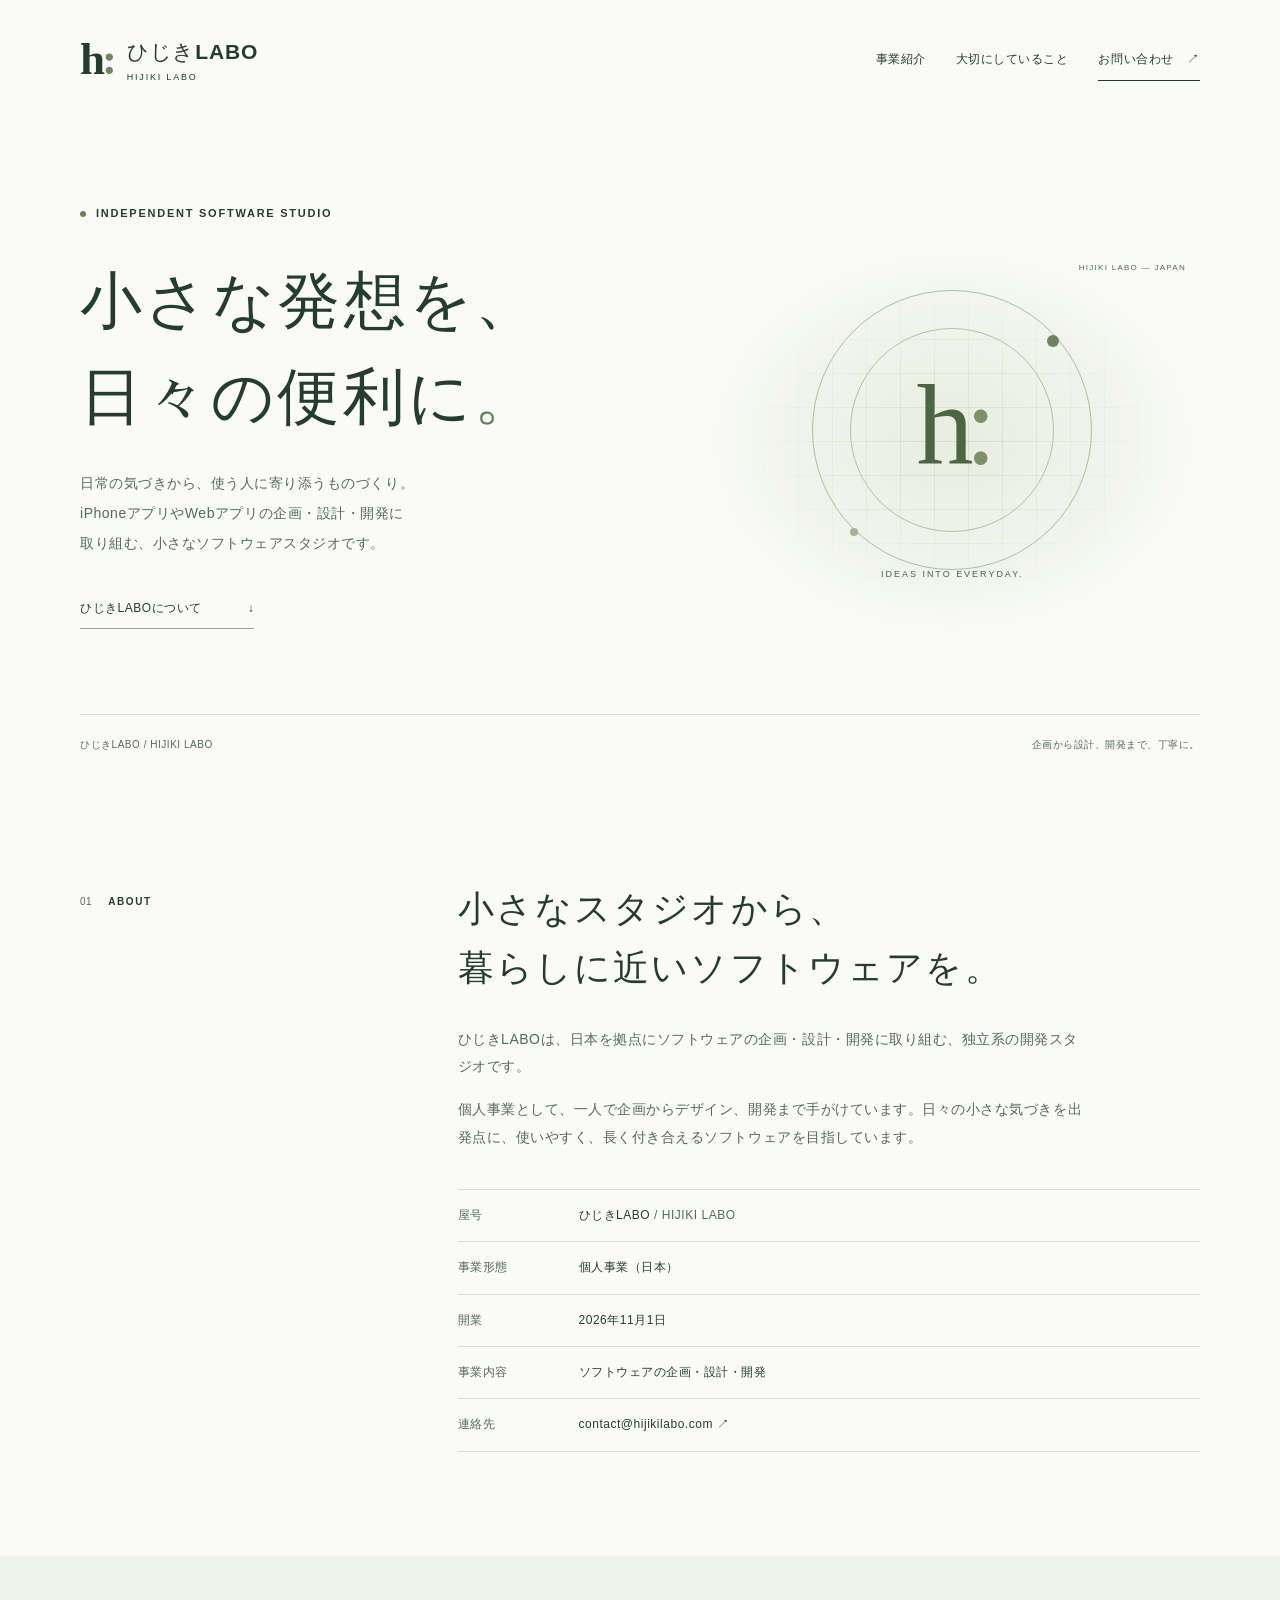
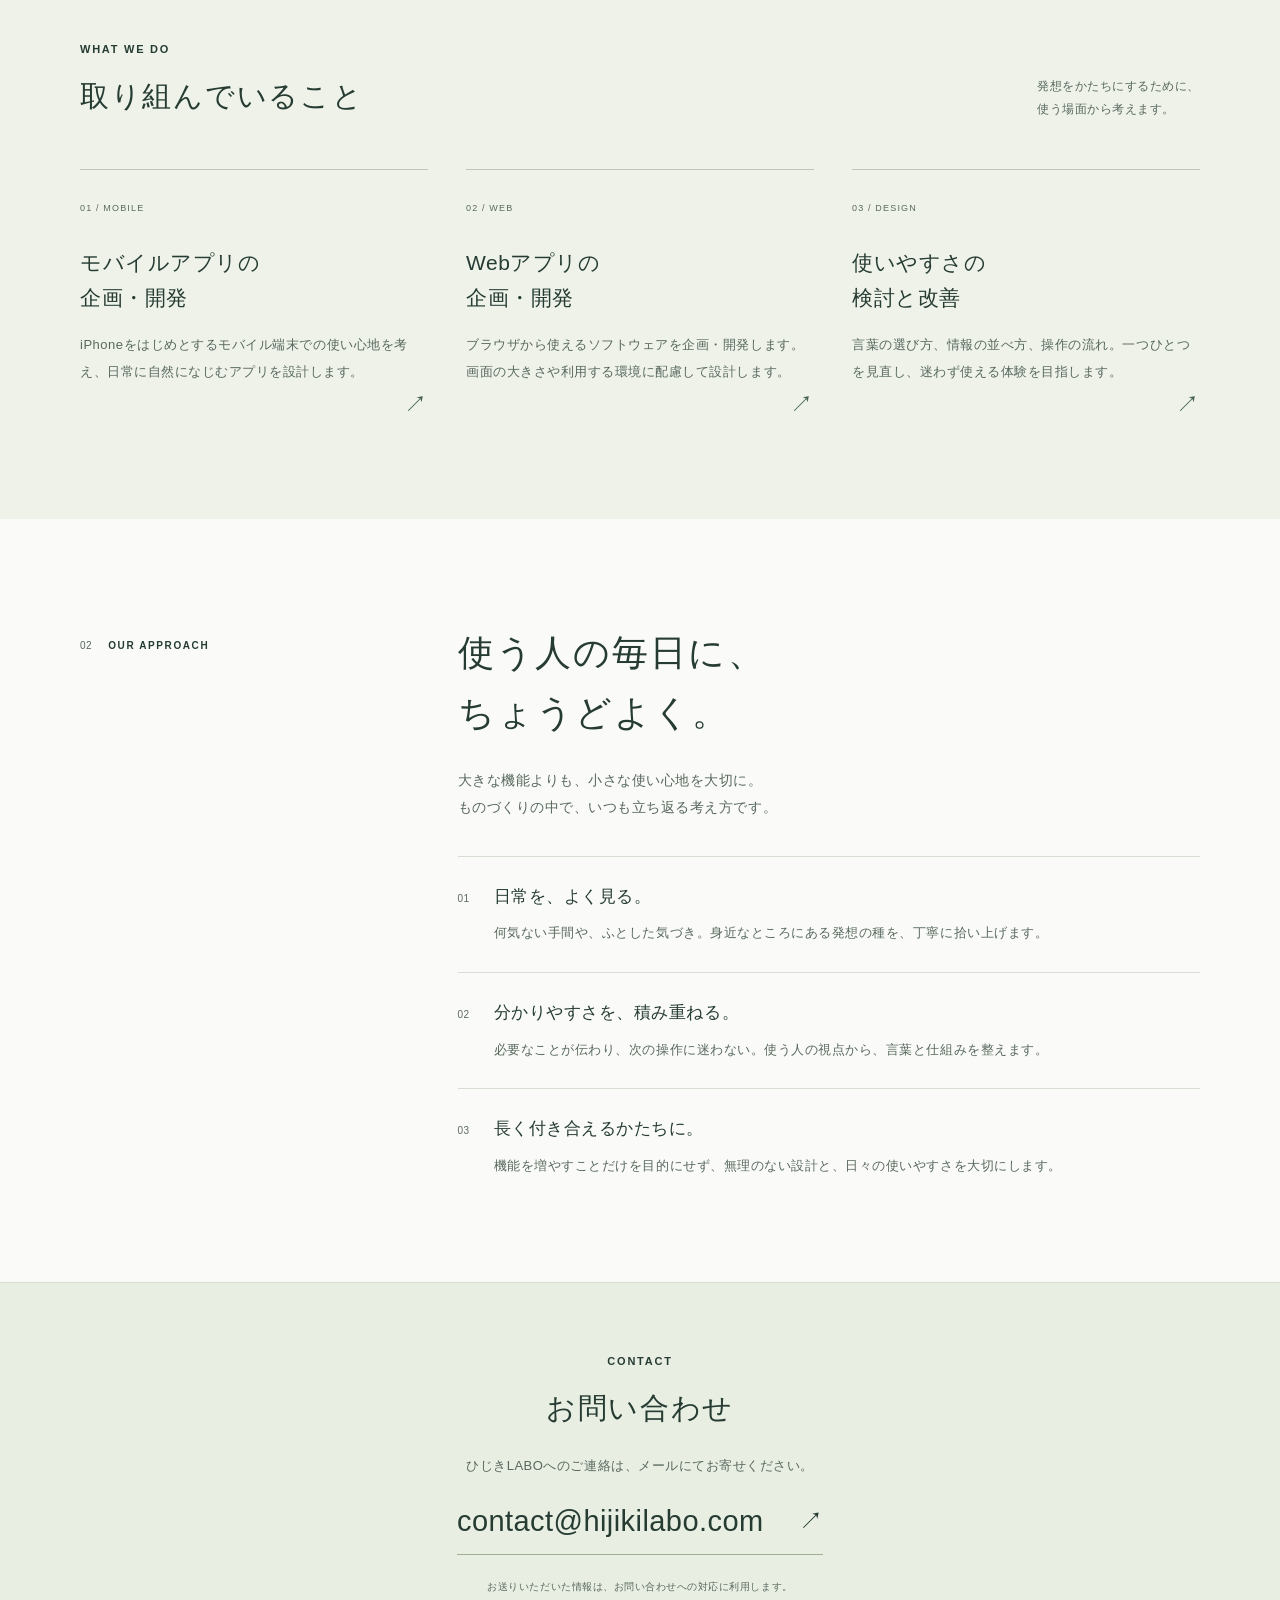
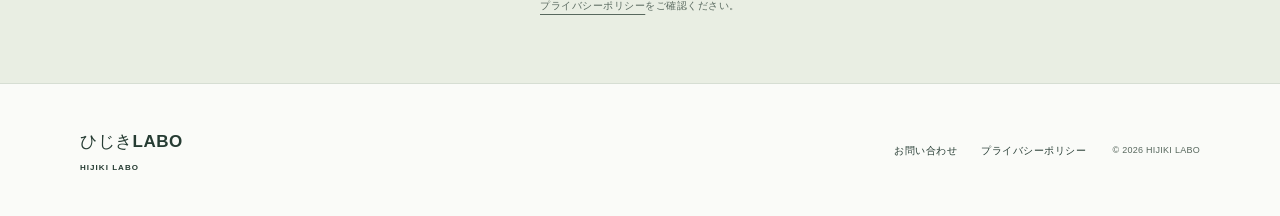
==== index.html @ 4cdedfa7 "Add official HIJIKI LABO website and manual Pages publishing" ====
<!doctype html>
<html lang="ja">
  <head>
    <meta charset="utf-8" />
    <meta name="viewport" content="width=device-width, initial-scale=1" />
    <meta name="color-scheme" content="light" />
    <title>ひじきLABO / HIJIKI LABO — 小さな発想を、日々の便利に。</title>
    <meta
      name="description"
      content="ひじきLABOは、日本の小さな独立系ソフトウェアスタジオです。個人事業として、iPhoneアプリやWebアプリの企画・設計・開発に取り組んでいます。"
    />
    <link rel="canonical" href="https://hijikilabo.com/" />
    <meta property="og:type" content="website" />
    <meta property="og:locale" content="ja_JP" />
    <meta property="og:site_name" content="ひじきLABO / HIJIKI LABO" />
    <meta
      property="og:title"
      content="ひじきLABO — 小さな発想を、日々の便利に。"
    />
    <meta
      property="og:description"
      content="iPhoneアプリやWebアプリの企画・設計・開発に取り組む、小さな独立系ソフトウェアスタジオ。"
    />
    <meta property="og:url" content="https://hijikilabo.com/" />
    <meta property="og:image" content="https://hijikilabo.com/assets/og.png" />
    <meta property="og:image:width" content="1200" />
    <meta property="og:image:height" content="630" />
    <meta
      property="og:image:alt"
      content="ひじきLABO / HIJIKI LABO — 小さな発想を、日々の便利に。"
    />
    <meta name="twitter:card" content="summary_large_image" />
    <link rel="icon" href="favicon.svg" type="image/svg+xml" />
    <link rel="stylesheet" href="assets/css/style.css" />
  </head>
  <body>
    <a class="skip-link" href="#main">本文へスキップ</a>
    <header class="site-header wrap">
      <a class="brand" href="./" aria-label="ひじきLABO トップページ"
        ><span class="brand-symbol" aria-hidden="true">h<span>:</span></span
        ><span>ひじきLABO<small>HIJIKI LABO</small></span></a
      >
      <nav aria-label="メインナビゲーション">
        <a href="#about">事業紹介</a><a href="#approach">大切にしていること</a
        ><a href="#contact">お問い合わせ <span aria-hidden="true">↗</span></a>
      </nav>
    </header>
    <main id="main" tabindex="-1">
      <section class="hero wrap" aria-labelledby="hero-title">
        <div class="hero-copy">
          <p class="eyebrow">
            <span class="status-dot" aria-hidden="true"></span> INDEPENDENT
            SOFTWARE STUDIO
          </p>
          <h1 id="hero-title">
            小さな発想を、<br />日々の便利に<span class="period">。</span>
          </h1>
          <p class="hero-description">
            日常の気づきから、使う人に寄り添うものづくり。<br
              class="desktop-break"
            />iPhoneアプリやWebアプリの企画・設計・開発に<br
              class="desktop-break"
            />取り組む、小さなソフトウェアスタジオです。
          </p>
          <a class="text-link" href="#about"
            >ひじきLABOについて <span aria-hidden="true">↓</span></a
          >
        </div>
        <div class="hero-art" aria-hidden="true">
          <div class="art-grid"></div>
          <div class="orbit orbit-one"></div>
          <div class="orbit orbit-two"></div>
          <div class="art-core">h<span>:</span></div>
          <span class="art-dot dot-one"></span
          ><span class="art-dot dot-two"></span
          ><span class="art-label">IDEAS INTO EVERYDAY.</span
          ><span class="art-index">HIJIKI LABO — JAPAN</span>
        </div>
        <div class="hero-bottom">
          <span>ひじきLABO / HIJIKI LABO</span
          ><span>企画から設計、開発まで、丁寧に。</span>
        </div>
      </section>
      <section
        class="section wrap about"
        id="about"
        aria-labelledby="about-title"
      >
        <div class="section-label">
          <span class="section-number">01</span>
          <p class="eyebrow">ABOUT</p>
        </div>
        <div class="section-body">
          <h2 id="about-title">
            小さなスタジオから、<br />暮らしに近い<br
              class="mobile-break"
            />ソフトウェアを。
          </h2>
          <div class="prose">
            <p>
              ひじきLABOは、日本を拠点にソフトウェアの企画・設計・開発に取り組む、独立系の開発スタジオです。
            </p>
            <p>
              個人事業として、一人で企画からデザイン、開発まで手がけています。日々の小さな気づきを出発点に、使いやすく、長く付き合えるソフトウェアを目指しています。
            </p>
          </div>
          <dl class="business-info">
            <div>
              <dt>屋号</dt>
              <dd>ひじきLABO <span class="muted">/ HIJIKI LABO</span></dd>
            </div>
            <div>
              <dt>事業形態</dt>
              <dd>個人事業（日本）</dd>
            </div>
            <div>
              <dt>開業</dt>
              <dd><time datetime="2026-11-01">2026年11月1日</time></dd>
            </div>
            <div>
              <dt>事業内容</dt>
              <dd>ソフトウェアの企画・設計・開発</dd>
            </div>
            <div>
              <dt>連絡先</dt>
              <dd>
                <a href="mailto:contact@hijikilabo.com"
                  >contact@hijikilabo.com <span aria-hidden="true">↗</span></a
                >
              </dd>
            </div>
          </dl>
        </div>
      </section>
      <section class="activities" aria-labelledby="activities-title">
        <div class="wrap">
          <div class="section-heading">
            <div>
              <p class="eyebrow">WHAT WE DO</p>
              <h2 id="activities-title">取り組んでいること</h2>
            </div>
            <p>発想をかたちにするために、<br />使う場面から考えます。</p>
          </div>
          <div class="activity-list">
            <article>
              <span class="activity-number">01 / MOBILE</span>
              <h3>モバイルアプリの<br />企画・開発</h3>
              <p>
                iPhoneをはじめとするモバイル端末での使い心地を考え、日常に自然になじむアプリを設計します。
              </p>
              <span class="activity-mark" aria-hidden="true">↗</span>
            </article>
            <article>
              <span class="activity-number">02 / WEB</span>
              <h3>Webアプリの<br />企画・開発</h3>
              <p>
                ブラウザから使えるソフトウェアを企画・開発します。画面の大きさや利用する環境に配慮して設計します。
              </p>
              <span class="activity-mark" aria-hidden="true">↗</span>
            </article>
            <article>
              <span class="activity-number">03 / DESIGN</span>
              <h3>使いやすさの<br />検討と改善</h3>
              <p>
                言葉の選び方、情報の並べ方、操作の流れ。一つひとつを見直し、迷わず使える体験を目指します。
              </p>
              <span class="activity-mark" aria-hidden="true">↗</span>
            </article>
          </div>
        </div>
      </section>
      <section
        class="section wrap approach"
        id="approach"
        aria-labelledby="approach-title"
      >
        <div class="section-label">
          <span class="section-number">02</span>
          <p class="eyebrow">OUR APPROACH</p>
        </div>
        <div class="section-body">
          <h2 id="approach-title">使う人の毎日に、<br />ちょうどよく。</h2>
          <p class="section-intro">
            大きな機能よりも、小さな使い心地を大切に。<br />ものづくりの中で、いつも立ち返る考え方です。
          </p>
          <div class="principles">
            <article>
              <span>01</span>
              <div>
                <h3>日常を、よく見る。</h3>
                <p>
                  何気ない手間や、ふとした気づき。身近なところにある発想の種を、丁寧に拾い上げます。
                </p>
              </div>
            </article>
            <article>
              <span>02</span>
              <div>
                <h3>分かりやすさを、積み重ねる。</h3>
                <p>
                  必要なことが伝わり、次の操作に迷わない。使う人の視点から、言葉と仕組みを整えます。
                </p>
              </div>
            </article>
            <article>
              <span>03</span>
              <div>
                <h3>長く付き合えるかたちに。</h3>
                <p>
                  機能を増やすことだけを目的にせず、無理のない設計と、日々の使いやすさを大切にします。
                </p>
              </div>
            </article>
          </div>
        </div>
      </section>
      <section class="contact" id="contact" aria-labelledby="contact-title">
        <div class="wrap contact-inner">
          <p class="eyebrow">CONTACT</p>
          <h2 id="contact-title">お問い合わせ</h2>
          <p>
            ひじきLABOへのご連絡は、<br
              class="mobile-break"
            />メールにてお寄せください。
          </p>
          <a class="email-link" href="mailto:contact@hijikilabo.com"
            >contact@hijikilabo.com <span aria-hidden="true">↗</span></a
          >
          <p class="contact-note">
            お送りいただいた情報は、お問い合わせへの対応に利用します。<br /><a
              href="privacy.html"
              >プライバシーポリシー</a
            >をご確認ください。
          </p>
        </div>
      </section>
    </main>
    <footer class="site-footer wrap">
      <a class="footer-brand" href="./"
        >ひじきLABO <small>HIJIKI LABO</small></a
      >
      <div class="footer-links">
        <a href="mailto:contact@hijikilabo.com">お問い合わせ</a
        ><a href="privacy.html">プライバシーポリシー</a>
      </div>
      <small class="copyright">© 2026 HIJIKI LABO</small>
    </footer>
  </body>
</html>
---- assets/css/style.css ----
:root {
  --paper: #fafbf8;
  --white: #fff;
  --ink: #263c33;
  --muted: #58685e;
  --green: #466451;
  --line: #d6ded3;
  --wash: #eef2e9;
  --max: 1120px;
  font-family:
    -apple-system, BlinkMacSystemFont, "Hiragino Kaku Gothic ProN",
    "Hiragino Sans", "Yu Gothic", Meiryo, sans-serif;
  color: var(--ink);
  background: var(--paper);
  font-synthesis: none;
  text-rendering: optimizeLegibility;
}
* {
  box-sizing: border-box;
}
html {
  scroll-behavior: smooth;
  scroll-padding-top: 28px;
}
body {
  margin: 0;
  font-size: 15px;
  line-height: 1.95;
  letter-spacing: 0.035em;
}
a {
  color: inherit;
  text-underline-offset: 5px;
}
a:hover {
  color: #345840;
}
a:focus-visible {
  outline: 3px solid #466451;
  outline-offset: 6px;
  border-radius: 2px;
}
h1,
h2,
h3,
p {
  margin: 0;
}
h1,
h2,
h3 {
  font-weight: 500;
}
h2 {
  font-size: clamp(25px, 3vw, 36px);
  line-height: 1.65;
  letter-spacing: 0.06em;
}
h3 {
  font-size: 21px;
  line-height: 1.7;
}
.wrap {
  width: min(var(--max), calc(100% - 96px));
  margin-inline: auto;
}
.muted {
  color: var(--muted);
}
.eyebrow {
  font-size: 11px;
  font-weight: 600;
  letter-spacing: 0.16em;
  line-height: 1.6;
}
.skip-link {
  position: absolute;
  top: 12px;
  left: 16px;
  z-index: 10;
  padding: 8px 16px;
  background: var(--ink);
  color: white;
  transform: translateY(-180%);
}
.skip-link:focus {
  transform: none;
  color: white;
}
.site-header {
  min-height: 120px;
  display: flex;
  align-items: center;
  justify-content: space-between;
  gap: 30px;
}
.brand {
  display: flex;
  align-items: center;
  gap: 13px;
  text-decoration: none;
  font-size: 21px;
  font-weight: 600;
  line-height: 1.4;
  letter-spacing: 0.04em;
}
.brand small {
  display: block;
  font-size: 9px;
  letter-spacing: 0.2em;
  margin-top: 5px;
  font-weight: 500;
}
.brand-symbol {
  font-family: Georgia, serif;
  font-size: 45px;
  line-height: 1;
  letter-spacing: -0.07em;
}
.brand-symbol span {
  color: #718567;
}
.site-header nav {
  display: flex;
  align-items: center;
  gap: 30px;
  font-size: 12px;
}
.site-header nav a {
  text-decoration: none;
}
.site-header nav a:last-child {
  padding: 9px 0;
  border-bottom: 1px solid var(--ink);
}
.site-header nav span {
  margin-left: 10px;
}
.hero {
  position: relative;
  padding-top: 85px;
  display: grid;
  grid-template-columns: 1.2fr 1fr;
  column-gap: 30px;
}
.hero-copy {
  padding-bottom: 85px;
  position: relative;
  z-index: 1;
}
.hero .eyebrow {
  display: flex;
  align-items: center;
  gap: 10px;
}
.status-dot {
  width: 6px;
  height: 6px;
  border-radius: 50%;
  background: #6c805b;
}
.hero h1 {
  font-size: clamp(38px, 4.9vw, 62px);
  letter-spacing: 0.055em;
  line-height: 1.55;
  margin: 30px 0 23px;
  font-weight: 500;
  white-space: nowrap;
}
.period {
  color: #6d805e;
}
.hero-description {
  font-size: 14px;
  line-height: 2.15;
  color: var(--muted);
}
.text-link {
  display: inline-flex;
  align-items: center;
  gap: 46px;
  text-decoration: none;
  padding: 15px 0 8px;
  border-bottom: 1px solid #99a590;
  margin-top: 24px;
  font-size: 12px;
}
.hero-art {
  position: relative;
  height: 390px;
  align-self: center;
  margin-top: -38px;
  background: radial-gradient(
    ellipse at center,
    #e7eddf 0%,
    #f1f4ec 46%,
    transparent 72%
  );
  overflow: hidden;
}
.art-grid {
  position: absolute;
  inset: 25px;
  background-image:
    linear-gradient(#536d4420 1px, transparent 1px),
    linear-gradient(90deg, #536d4420 1px, transparent 1px);
  background-size: 34px 34px;
  mask-image: radial-gradient(ellipse, #000, transparent 69%);
}
.orbit {
  position: absolute;
  border: 1px solid #aebda6;
  border-radius: 50%;
  width: 280px;
  height: 280px;
  top: 44px;
  left: 50%;
  transform: translateX(-50%);
}
.orbit-two {
  width: 204px;
  height: 204px;
  top: 82px;
  border-color: #b3c0a9;
}
.art-core {
  position: absolute;
  inset: 0;
  display: flex;
  justify-content: center;
  align-items: center;
  font-family: Georgia, serif;
  font-size: 114px;
  letter-spacing: -0.075em;
  padding-bottom: 32px;
  color: #4c6542;
}
.art-core span {
  color: #7e906b;
}
.art-dot {
  position: absolute;
  width: 12px;
  height: 12px;
  border-radius: 50%;
  background: #708360;
}
.dot-one {
  top: 89px;
  left: calc(50% + 95px);
}
.dot-two {
  top: 282px;
  left: calc(50% - 102px);
  width: 8px;
  height: 8px;
  background: #a3b298;
}
.art-label {
  position: absolute;
  bottom: 52px;
  left: 0;
  right: 0;
  text-align: center;
  font-size: 9px;
  letter-spacing: 0.22em;
  color: var(--green);
}
.art-index {
  position: absolute;
  right: 14px;
  top: 14px;
  font-size: 8px;
  letter-spacing: 0.16em;
  color: var(--muted);
}
.hero-bottom {
  grid-column: 1/-1;
  display: flex;
  justify-content: space-between;
  padding: 20px 0;
  border-top: 1px solid var(--line);
  font-size: 10px;
  color: var(--muted);
}
.section {
  padding-top: 104px;
  padding-bottom: 104px;
  display: grid;
  grid-template-columns: 1fr 2.2fr;
  gap: 40px;
}
.section-label {
  padding-top: 13px;
  display: flex;
  align-items: baseline;
  gap: 16px;
}
.section-number {
  font-size: 10px;
  color: var(--muted);
}
.section-label .eyebrow {
  font-size: 10px;
}
.prose {
  max-width: 625px;
  margin-top: 28px;
  color: var(--muted);
  font-size: 14px;
}
.prose p + p {
  margin-top: 16px;
}
.business-info {
  margin: 38px 0 0;
  font-size: 12px;
}
.business-info > div {
  display: grid;
  grid-template-columns: 105px 1fr;
  gap: 16px;
  padding: 14px 0;
  border-bottom: 1px solid var(--line);
}
.business-info > div:first-child {
  border-top: 1px solid var(--line);
}
dt {
  color: var(--muted);
}
dd {
  margin: 0;
  overflow-wrap: anywhere;
}
dd a {
  text-decoration: none;
}
.activities {
  background: var(--wash);
  padding: 85px 0 92px;
}
.section-heading {
  display: flex;
  justify-content: space-between;
  align-items: flex-end;
  gap: 24px;
  margin-bottom: 48px;
}
.section-heading h2 {
  font-size: 29px;
  margin-top: 15px;
}
.section-heading > p {
  font-size: 12px;
  color: var(--muted);
}
.activity-list {
  display: grid;
  grid-template-columns: repeat(3, 1fr);
  gap: 38px;
}
.activity-list article {
  position: relative;
  padding-top: 21px;
  border-top: 1px solid #bdc9b6;
  padding-bottom: 42px;
}
.activity-number {
  font-size: 9px;
  letter-spacing: 0.13em;
  color: var(--muted);
}
.activity-list h3 {
  margin: 24px 0 16px;
}
.activity-list p {
  font-size: 13px;
  color: var(--muted);
  line-height: 2.05;
}
.activity-mark {
  position: absolute;
  bottom: 0;
  right: 0;
  font-size: 23px;
  color: var(--green);
}
.section-intro {
  margin-top: 25px;
  color: var(--muted);
  font-size: 14px;
}
.principles {
  margin-top: 34px;
}
.principles article {
  display: flex;
  gap: 24px;
  border-top: 1px solid var(--line);
  padding: 26px 0;
}
.principles article:last-child {
  padding-bottom: 0;
}
.principles article > span {
  font-size: 10px;
  color: var(--muted);
  padding-top: 6px;
}
.principles h3 {
  font-size: 17px;
  margin-bottom: 9px;
}
.principles p {
  color: var(--muted);
  font-size: 13px;
  max-width: 580px;
}
.contact {
  background: #e9eee3;
  border-top: 1px solid var(--line);
  border-bottom: 1px solid var(--line);
}
.contact-inner {
  text-align: center;
  padding: 70px 0 68px;
}
.contact h2 {
  font-size: 29px;
  margin: 14px 0 20px;
}
.contact-inner > p:not(.eyebrow) {
  color: var(--muted);
  font-size: 13px;
}
.email-link {
  display: inline-flex;
  align-items: center;
  justify-content: center;
  gap: 35px;
  text-decoration: none;
  border-bottom: 1px solid #9eaf92;
  font-size: clamp(18px, 3vw, 29px);
  letter-spacing: 0.015em;
  line-height: 1.6;
  padding: 17px 0 10px;
  margin: 3px 0 22px;
}
.email-link span {
  font-size: 24px;
}
.contact-inner p.contact-note {
  font-size: 10px;
  line-height: 1.9;
}
.mobile-break {
  display: none;
}
.site-footer {
  min-height: 132px;
  display: flex;
  align-items: center;
  justify-content: space-between;
  gap: 26px;
}
.footer-brand {
  font-size: 17px;
  font-weight: 600;
  text-decoration: none;
}
.footer-brand small {
  font-size: 8px;
  letter-spacing: 0.13em;
  display: block;
  margin-top: 2px;
}
.footer-links {
  display: flex;
  gap: 24px;
  font-size: 10px;
  margin-left: auto;
}
.footer-links a {
  text-decoration: none;
}
.copyright {
  color: var(--muted);
  font-size: 9px;
  letter-spacing: 0.03em;
}
.document {
  max-width: 800px;
  padding-block: 65px 100px;
}
.document .eyebrow {
  margin-bottom: 16px;
}
.document h1 {
  font-size: clamp(27px, 4vw, 38px);
  font-weight: 500;
  line-height: 1.5;
}
.document .updated {
  font-size: 12px;
  color: var(--muted);
  margin: 20px 0 35px;
}
.document h2 {
  font-size: 20px;
  margin: 36px 0 12px;
}
.document p,
.document li {
  font-size: 14px;
  line-height: 2;
  color: var(--muted);
}
.document p + p {
  margin-top: 15px;
}
.document ul {
  padding-left: 1.5em;
}
.document .back-link {
  display: inline-block;
  margin-top: 42px;
  font-size: 13px;
}
.document a {
  overflow-wrap: anywhere;
}
.document-header {
  border-bottom: 1px solid var(--line);
}
.error-page {
  min-height: 52vh;
}
.error-number {
  font-family: Georgia, serif;
  font-size: 85px;
  color: var(--green);
  letter-spacing: 0;
  line-height: 1.2;
  margin-bottom: 25px;
}
@media (min-width: 1500px) {
  .hero {
    padding-top: 100px;
  }
  .hero-copy {
    padding-bottom: 100px;
  }
}
@media (max-width: 900px) {
  .wrap {
    width: calc(100% - 64px);
  }
  .site-header nav {
    gap: 18px;
    font-size: 11px;
  }
  .hero {
    column-gap: 0;
    grid-template-columns: 1.25fr 1fr;
    padding-top: 65px;
  }
  .hero h1 {
    font-size: clamp(36px, 5.1vw, 49px);
  }
  .hero-art {
    height: 330px;
  }
  .orbit {
    width: 230px;
    height: 230px;
    top: 35px;
  }
  .orbit-two {
    width: 168px;
    height: 168px;
    top: 66px;
  }
  .art-core {
    font-size: 95px;
    padding-bottom: 29px;
  }
  .dot-one {
    top: 73px;
    left: calc(50% + 78px);
  }
  .dot-two {
    top: 229px;
    left: calc(50% - 85px);
  }
  .art-label {
    bottom: 40px;
    font-size: 8px;
  }
  .section {
    grid-template-columns: 1fr 3fr;
    gap: 25px;
  }
  .section-label {
    gap: 8px;
  }
  .section-label .eyebrow {
    font-size: 9px;
    letter-spacing: 0.1em;
  }
  .activity-list {
    gap: 26px;
  }
  .site-footer {
    flex-wrap: wrap;
    padding-block: 30px;
    gap: 20px;
  }
  .copyright {
    width: 100%;
    text-align: right;
  }
  .hero-description {
    font-size: 13px;
  }
}
@media (max-width: 640px) {
  body {
    font-size: 14px;
  }
  .wrap {
    width: calc(100% - 40px);
  }
  .site-header {
    min-height: 100px;
    align-items: flex-start;
    padding-top: 22px;
    gap: 14px;
    flex-wrap: wrap;
    padding-bottom: 17px;
  }
  .brand {
    font-size: 18px;
    gap: 10px;
  }
  .brand-symbol {
    font-size: 37px;
  }
  .brand small {
    font-size: 8px;
    margin-top: 4px;
  }
  .site-header nav {
    width: 100%;
    justify-content: space-between;
    gap: 12px;
    margin-top: 8px;
    font-size: 10px;
  }
  .site-header nav a:last-child {
    padding: 0;
    border: 0;
  }
  .site-header nav span {
    margin-left: 3px;
  }
  .hero {
    padding-top: 44px;
    grid-template-columns: 1fr;
    gap: 0;
  }
  .hero .eyebrow {
    font-size: 9px;
    letter-spacing: 0.12em;
  }
  .hero h1 {
    font-size: clamp(34px, 9vw, 54px);
    margin: 23px 0 21px;
    line-height: 1.6;
  }
  .hero-description {
    font-size: 12px;
    line-height: 2.2;
  }
  .desktop-break {
    display: none;
  }
  .hero-copy {
    padding-bottom: 0;
  }
  .text-link {
    font-size: 11px;
    margin-top: 16px;
    gap: 55px;
  }
  .hero-art {
    height: 245px;
    width: 100%;
    max-width: 340px;
    justify-self: center;
    margin: 25px 0 16px;
  }
  .orbit {
    width: 188px;
    height: 188px;
    top: 10px;
  }
  .orbit-two {
    width: 136px;
    height: 136px;
    top: 36px;
  }
  .art-core {
    font-size: 83px;
    padding-bottom: 38px;
  }
  .dot-one {
    top: 40px;
    left: calc(50% + 64px);
    width: 9px;
    height: 9px;
  }
  .dot-two {
    top: 172px;
    left: calc(50% - 69px);
    width: 6px;
    height: 6px;
  }
  .art-label {
    bottom: 21px;
  }
  .art-index {
    top: 1px;
    right: 0;
    font-size: 7px;
  }
  .hero-bottom {
    font-size: 8px;
    gap: 12px;
    padding: 16px 0;
    align-items: center;
  }
  .hero-bottom span:last-child {
    text-align: right;
    max-width: 155px;
  }
  .section {
    display: block;
    padding-block: 62px;
  }
  .section-label {
    padding: 0;
    margin-bottom: 27px;
    gap: 14px;
  }
  .section-label .eyebrow {
    font-size: 10px;
  }
  .section h2 {
    font-size: 26px;
  }
  .prose {
    font-size: 13px;
    margin-top: 24px;
  }
  .business-info {
    margin-top: 28px;
    font-size: 11px;
  }
  .business-info > div {
    grid-template-columns: 68px 1fr;
    gap: 12px;
  }
  .business-info .muted {
    display: block;
    font-size: 10px;
  }
  .activities {
    padding-block: 56px;
  }
  .section-heading {
    display: block;
    margin-bottom: 30px;
  }
  .section-heading h2 {
    font-size: 25px;
    margin-top: 12px;
  }
  .section-heading > p {
    margin-top: 16px;
    font-size: 12px;
  }
  .activity-list {
    grid-template-columns: 1fr;
    gap: 28px;
  }
  .activity-list article {
    padding: 19px 0 23px;
  }
  .activity-list h3 {
    font-size: 20px;
    margin: 16px 0 12px;
  }
  .activity-list h3 br {
    display: none;
  }
  .activity-list p {
    font-size: 12px;
    padding-right: 25px;
  }
  .activity-mark {
    bottom: 0;
    font-size: 20px;
  }
  .section-intro {
    font-size: 12px;
    line-height: 2;
  }
  .principles {
    margin-top: 27px;
  }
  .principles article {
    gap: 17px;
    padding: 22px 0;
  }
  .principles h3 {
    font-size: 16px;
  }
  .principles p {
    font-size: 12px;
  }
  .contact-inner {
    padding-block: 52px;
  }
  .contact h2 {
    font-size: 26px;
    margin: 13px 0 18px;
  }
  .mobile-break {
    display: block;
  }
  .email-link {
    font-size: clamp(16px, 4.8vw, 25px);
    gap: 15px;
    margin-top: 8px;
  }
  .email-link span {
    font-size: 21px;
  }
  .contact-inner p.contact-note {
    font-size: 10px;
  }
  .site-footer {
    min-height: 160px;
    gap: 24px;
    padding-block: 28px;
    align-items: flex-start;
  }
  .footer-brand {
    font-size: 16px;
  }
  .footer-links {
    font-size: 9px;
    display: flex;
    flex-direction: column;
    gap: 9px;
  }
  .copyright {
    font-size: 8px;
  }
  .document {
    padding-block: 44px 65px;
  }
  .document h1 {
    font-size: 26px;
  }
  .document h2 {
    font-size: 19px;
  }
  .document p,
  .document li {
    font-size: 13px;
  }
  .error-number {
    font-size: 70px;
  }
}
@media (prefers-reduced-motion: reduce) {
  html {
    scroll-behavior: auto;
  }
  *,
  *::before,
  *::after {
    animation: none !important;
    transition: none !important;
  }
}
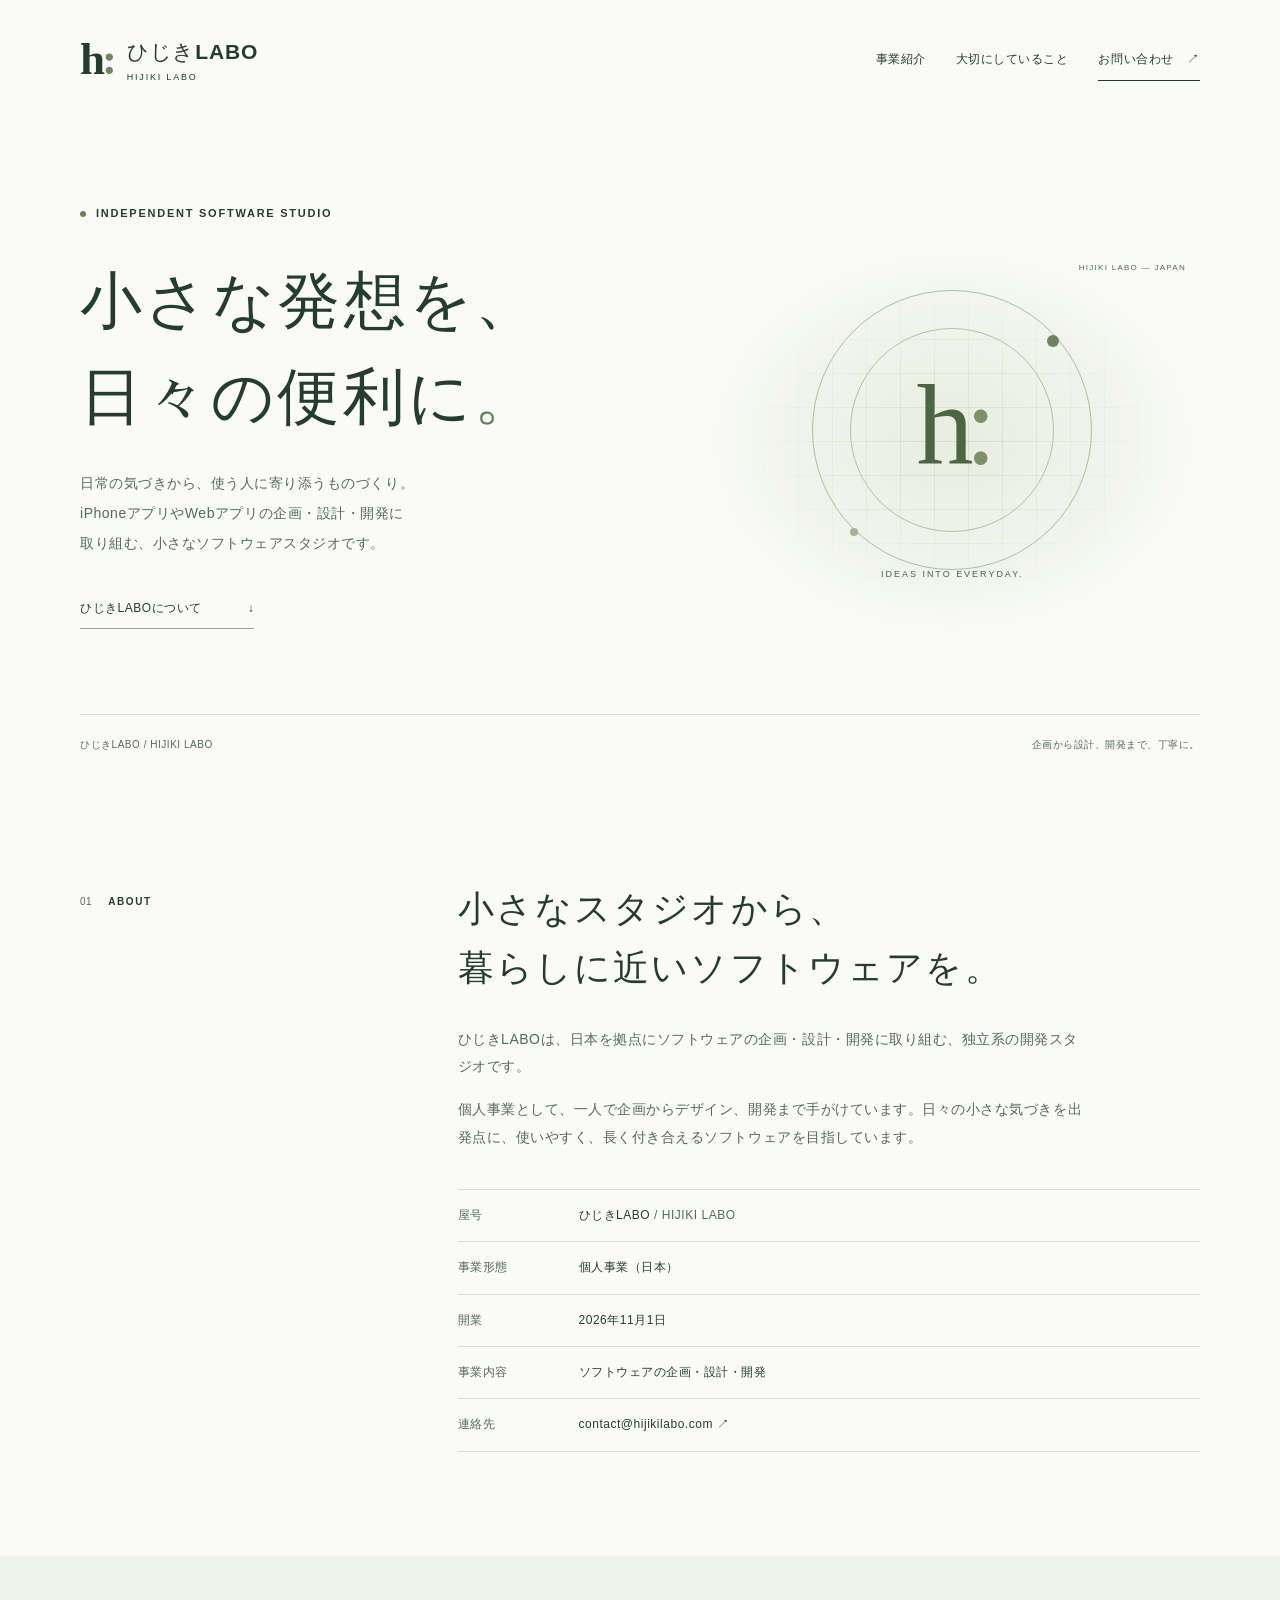
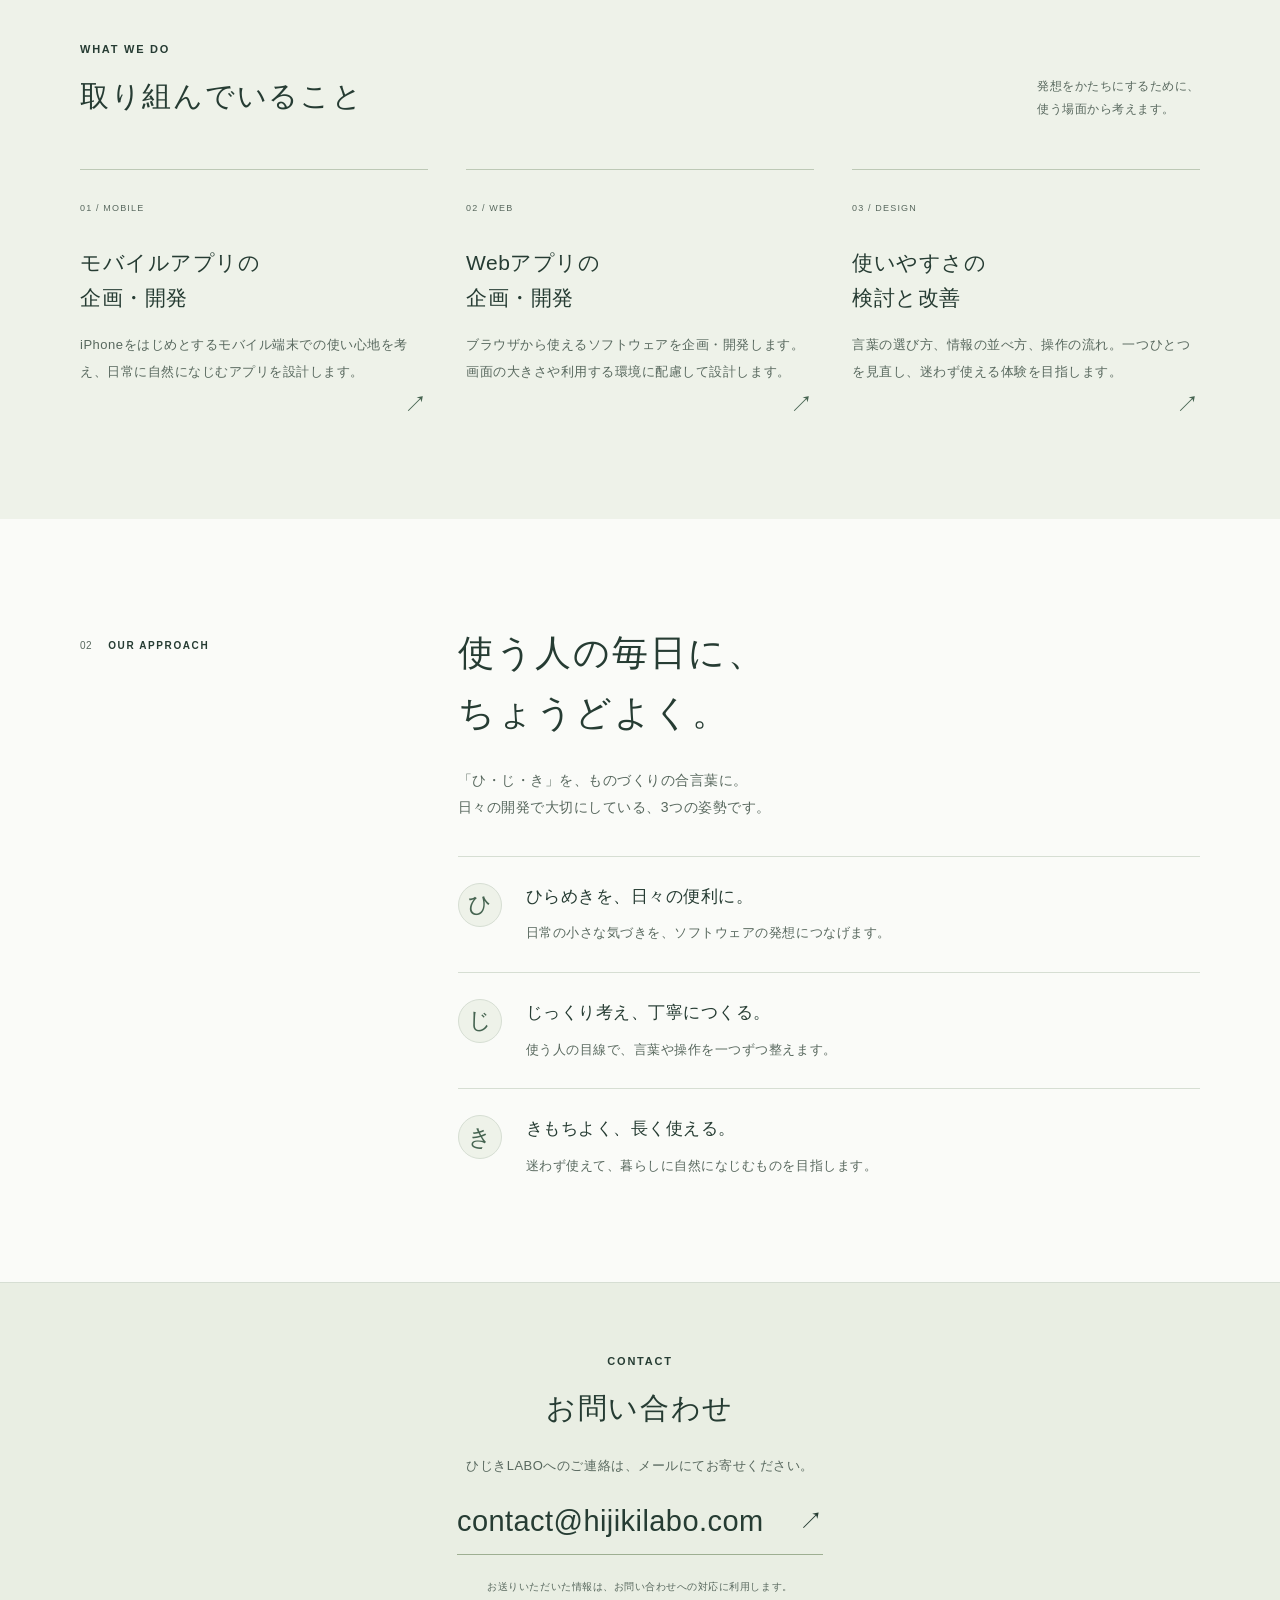
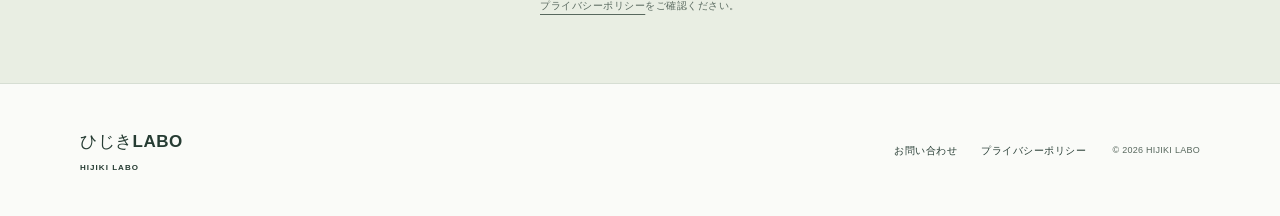
==== commit aeb235ad: "Express studio values through the hi-ji-ki initials" ====
--- a/index.html
+++ b/index.html
@@ -181,33 +181,33 @@
         <div class="section-body">
           <h2 id="approach-title">使う人の毎日に、<br />ちょうどよく。</h2>
           <p class="section-intro">
-            大きな機能よりも、小さな使い心地を大切に。<br />ものづくりの中で、いつも立ち返る考え方です。
+            「ひ・じ・き」を、ものづくりの合言葉に。<br />日々の開発で大切にしている、3つの姿勢です。
           </p>
           <div class="principles">
             <article>
-              <span>01</span>
+              <span aria-hidden="true">ひ</span>
               <div>
-                <h3>日常を、よく見る。</h3>
+                <h3>ひらめきを、日々の便利に。</h3>
                 <p>
-                  何気ない手間や、ふとした気づき。身近なところにある発想の種を、丁寧に拾い上げます。
+                  日常の小さな気づきを、ソフトウェアの発想につなげます。
                 </p>
               </div>
             </article>
             <article>
-              <span>02</span>
+              <span aria-hidden="true">じ</span>
               <div>
-                <h3>分かりやすさを、積み重ねる。</h3>
+                <h3>じっくり考え、丁寧につくる。</h3>
                 <p>
-                  必要なことが伝わり、次の操作に迷わない。使う人の視点から、言葉と仕組みを整えます。
+                  使う人の目線で、言葉や操作を一つずつ整えます。
                 </p>
               </div>
             </article>
             <article>
-              <span>03</span>
+              <span aria-hidden="true">き</span>
               <div>
-                <h3>長く付き合えるかたちに。</h3>
+                <h3>きもちよく、長く使える。</h3>
                 <p>
-                  機能を増やすことだけを目的にせず、無理のない設計と、日々の使いやすさを大切にします。
+                  迷わず使えて、暮らしに自然になじむものを目指します。
                 </p>
               </div>
             </article>
--- a/assets/css/style.css
+++ b/assets/css/style.css
@@ -404,13 +404,23 @@
   padding-bottom: 0;
 }
 .principles article > span {
-  font-size: 10px;
-  color: var(--muted);
-  padding-top: 6px;
+  display: inline-flex;
+  flex: 0 0 44px;
+  height: 44px;
+  align-items: center;
+  justify-content: center;
+  border: 1px solid var(--line);
+  border-radius: 50%;
+  background: var(--wash);
+  color: var(--green);
+  font-size: 23px;
+  line-height: 1;
+  letter-spacing: 0;
 }
 .principles h3 {
   font-size: 17px;
   margin-bottom: 9px;
+  text-wrap: balance;
 }
 .principles p {
   color: var(--muted);
@@ -823,6 +833,11 @@
     gap: 17px;
     padding: 22px 0;
   }
+  .principles article > span {
+    flex-basis: 36px;
+    height: 36px;
+    font-size: 21px;
+  }
   .principles h3 {
     font-size: 16px;
   }
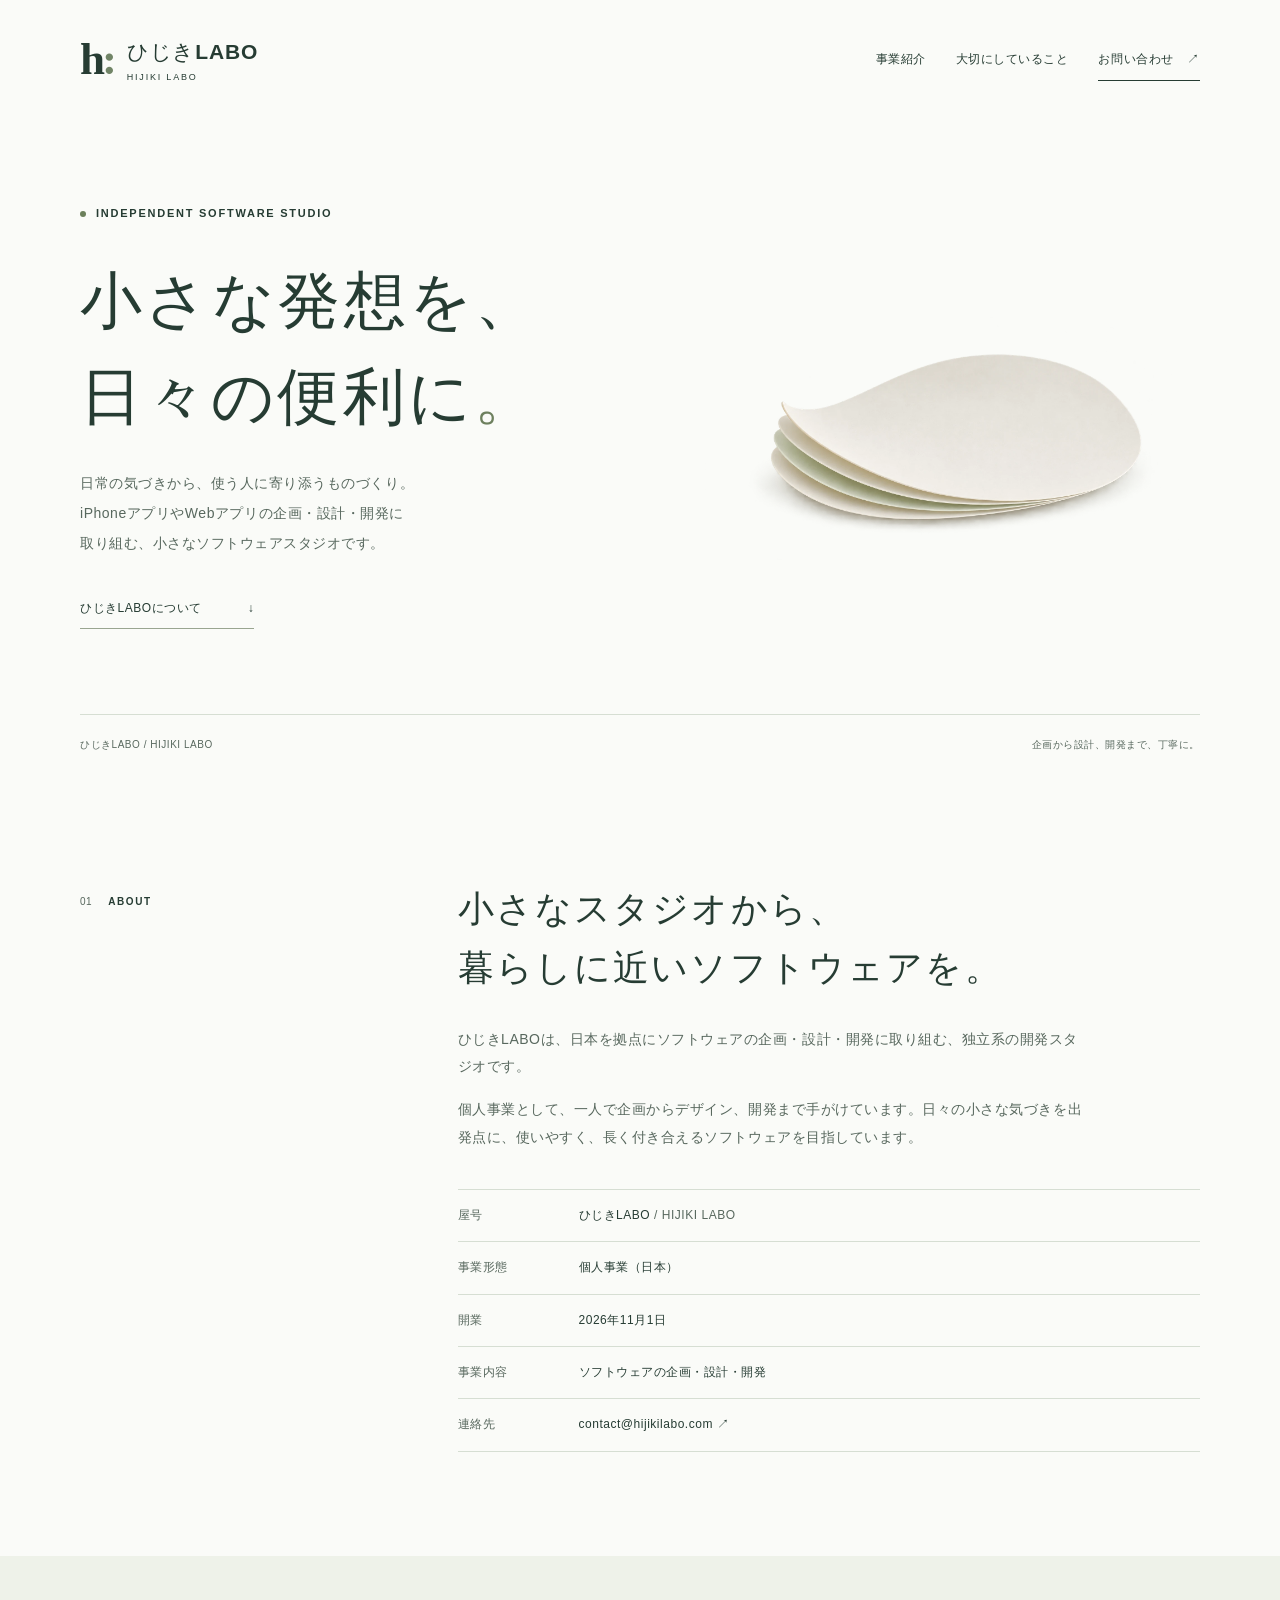
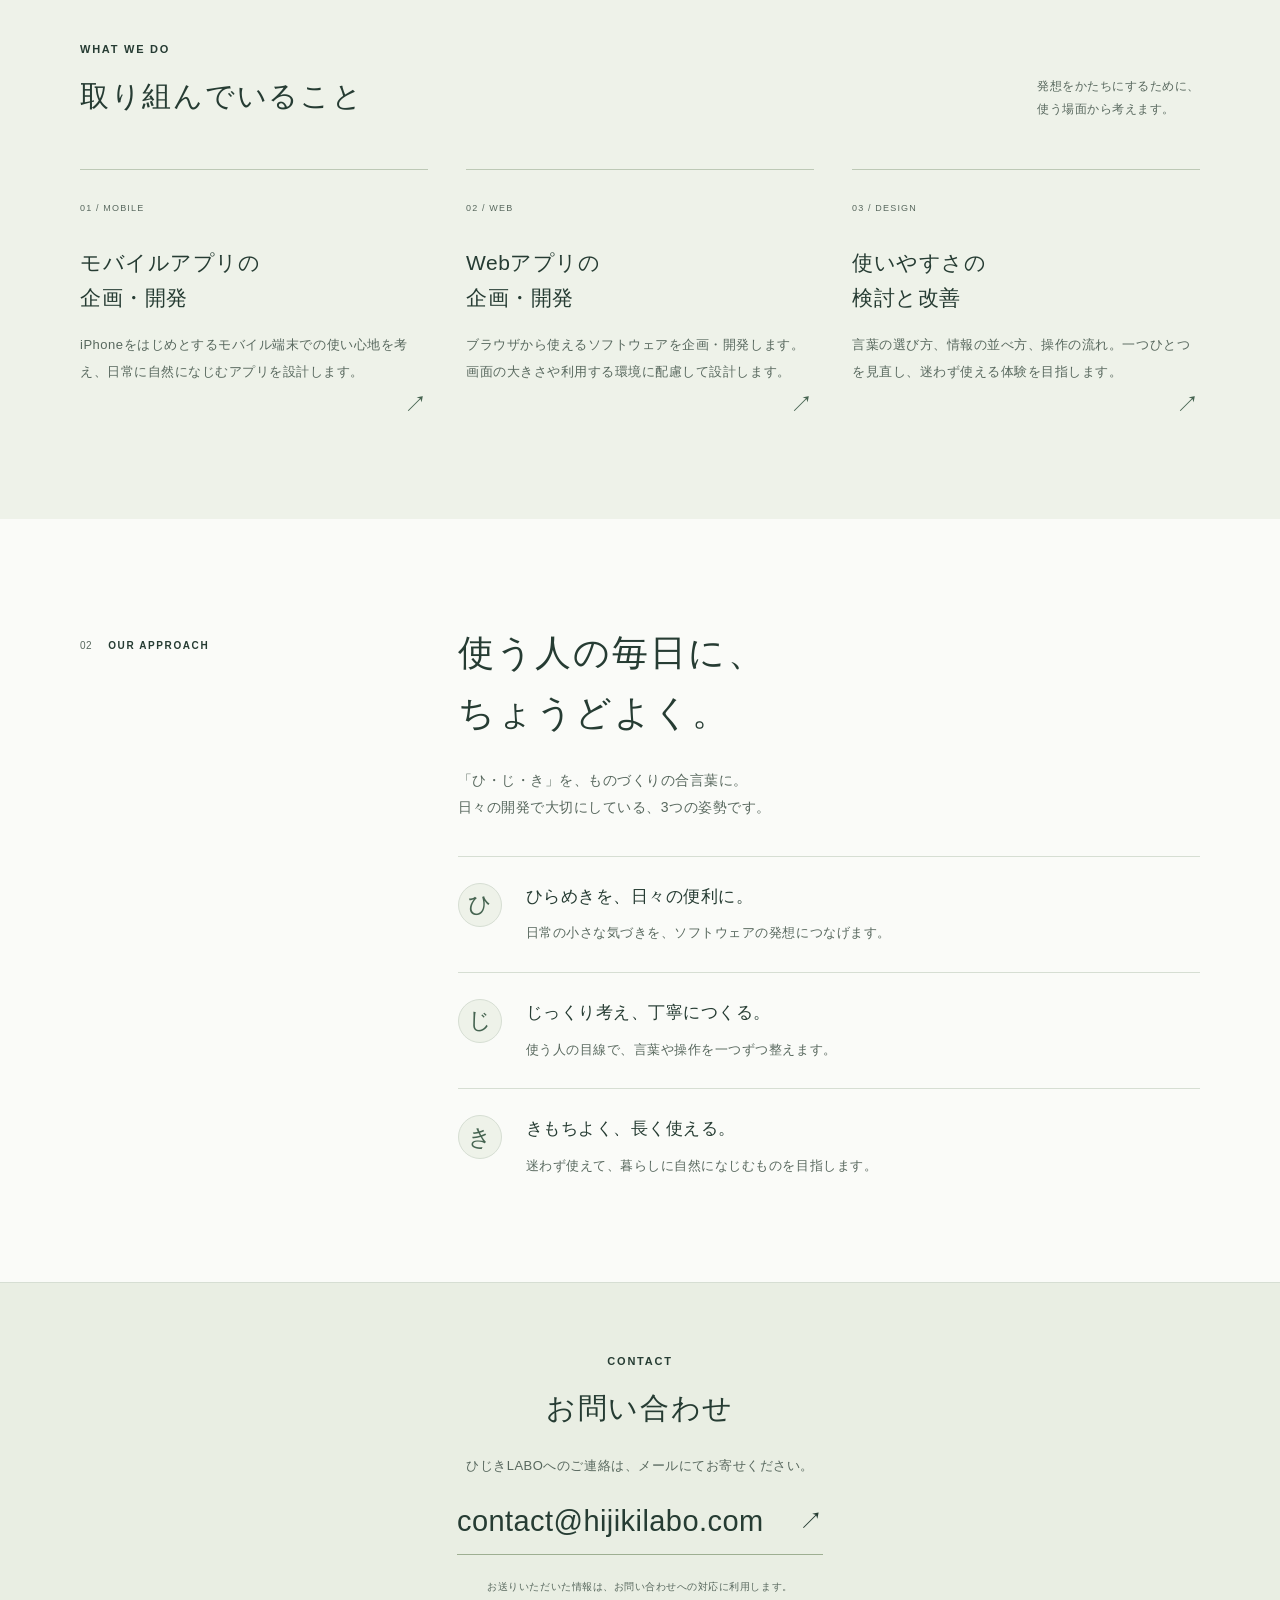
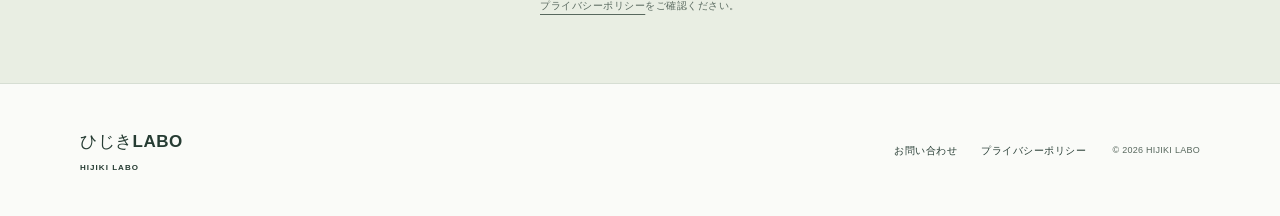
==== commit c87457a0: "Replace hero orbit with approved layered 03-A artwork" ====
--- a/index.html
+++ b/index.html
@@ -31,7 +31,7 @@
     />
     <meta name="twitter:card" content="summary_large_image" />
     <link rel="icon" href="favicon.svg" type="image/svg+xml" />
-    <link rel="stylesheet" href="assets/css/style.css" />
+    <link rel="stylesheet" href="assets/css/style.css?v=hero-03a" />
   </head>
   <body>
     <a class="skip-link" href="#main">本文へスキップ</a>
@@ -67,14 +67,15 @@
           >
         </div>
         <div class="hero-art" aria-hidden="true">
-          <div class="art-grid"></div>
-          <div class="orbit orbit-one"></div>
-          <div class="orbit orbit-two"></div>
-          <div class="art-core">h<span>:</span></div>
-          <span class="art-dot dot-one"></span
-          ><span class="art-dot dot-two"></span
-          ><span class="art-label">IDEAS INTO EVERYDAY.</span
-          ><span class="art-index">HIJIKI LABO — JAPAN</span>
+          <img
+            class="hero-layers"
+            src="assets/hero-layers-03a.webp"
+            width="1774"
+            height="887"
+            alt=""
+            decoding="async"
+            fetchpriority="high"
+          />
         </div>
         <div class="hero-bottom">
           <span>ひじきLABO / HIJIKI LABO</span
--- a/assets/css/style.css
+++ b/assets/css/style.css
@@ -187,92 +187,19 @@
 }
 .hero-art {
   position: relative;
+  display: flex;
+  align-items: center;
+  justify-content: center;
   height: 390px;
   align-self: center;
   margin-top: -38px;
-  background: radial-gradient(
-    ellipse at center,
-    #e7eddf 0%,
-    #f1f4ec 46%,
-    transparent 72%
-  );
-  overflow: hidden;
-}
-.art-grid {
-  position: absolute;
-  inset: 25px;
-  background-image:
-    linear-gradient(#536d4420 1px, transparent 1px),
-    linear-gradient(90deg, #536d4420 1px, transparent 1px);
-  background-size: 34px 34px;
-  mask-image: radial-gradient(ellipse, #000, transparent 69%);
-}
-.orbit {
-  position: absolute;
-  border: 1px solid #aebda6;
-  border-radius: 50%;
-  width: 280px;
-  height: 280px;
-  top: 44px;
-  left: 50%;
-  transform: translateX(-50%);
-}
-.orbit-two {
-  width: 204px;
-  height: 204px;
-  top: 82px;
-  border-color: #b3c0a9;
-}
-.art-core {
-  position: absolute;
-  inset: 0;
-  display: flex;
-  justify-content: center;
-  align-items: center;
-  font-family: Georgia, serif;
-  font-size: 114px;
-  letter-spacing: -0.075em;
-  padding-bottom: 32px;
-  color: #4c6542;
-}
-.art-core span {
-  color: #7e906b;
-}
-.art-dot {
-  position: absolute;
-  width: 12px;
-  height: 12px;
-  border-radius: 50%;
-  background: #708360;
-}
-.dot-one {
-  top: 89px;
-  left: calc(50% + 95px);
-}
-.dot-two {
-  top: 282px;
-  left: calc(50% - 102px);
-  width: 8px;
-  height: 8px;
-  background: #a3b298;
-}
-.art-label {
-  position: absolute;
-  bottom: 52px;
-  left: 0;
-  right: 0;
-  text-align: center;
-  font-size: 9px;
-  letter-spacing: 0.22em;
-  color: var(--green);
-}
-.art-index {
-  position: absolute;
-  right: 14px;
-  top: 14px;
-  font-size: 8px;
-  letter-spacing: 0.16em;
-  color: var(--muted);
+}
+.hero-layers {
+  display: block;
+  width: 100%;
+  height: auto;
+  max-height: 100%;
+  object-fit: contain;
 }
 .hero-bottom {
   grid-column: 1/-1;
@@ -581,32 +508,6 @@
   .hero-art {
     height: 330px;
   }
-  .orbit {
-    width: 230px;
-    height: 230px;
-    top: 35px;
-  }
-  .orbit-two {
-    width: 168px;
-    height: 168px;
-    top: 66px;
-  }
-  .art-core {
-    font-size: 95px;
-    padding-bottom: 29px;
-  }
-  .dot-one {
-    top: 73px;
-    left: calc(50% + 78px);
-  }
-  .dot-two {
-    top: 229px;
-    left: calc(50% - 85px);
-  }
-  .art-label {
-    bottom: 40px;
-    font-size: 8px;
-  }
   .section {
     grid-template-columns: 1fr 3fr;
     gap: 25px;
@@ -704,45 +605,11 @@
     gap: 55px;
   }
   .hero-art {
-    height: 245px;
+    height: 200px;
     width: 100%;
     max-width: 340px;
     justify-self: center;
     margin: 25px 0 16px;
-  }
-  .orbit {
-    width: 188px;
-    height: 188px;
-    top: 10px;
-  }
-  .orbit-two {
-    width: 136px;
-    height: 136px;
-    top: 36px;
-  }
-  .art-core {
-    font-size: 83px;
-    padding-bottom: 38px;
-  }
-  .dot-one {
-    top: 40px;
-    left: calc(50% + 64px);
-    width: 9px;
-    height: 9px;
-  }
-  .dot-two {
-    top: 172px;
-    left: calc(50% - 69px);
-    width: 6px;
-    height: 6px;
-  }
-  .art-label {
-    bottom: 21px;
-  }
-  .art-index {
-    top: 1px;
-    right: 0;
-    font-size: 7px;
   }
   .hero-bottom {
     font-size: 8px;
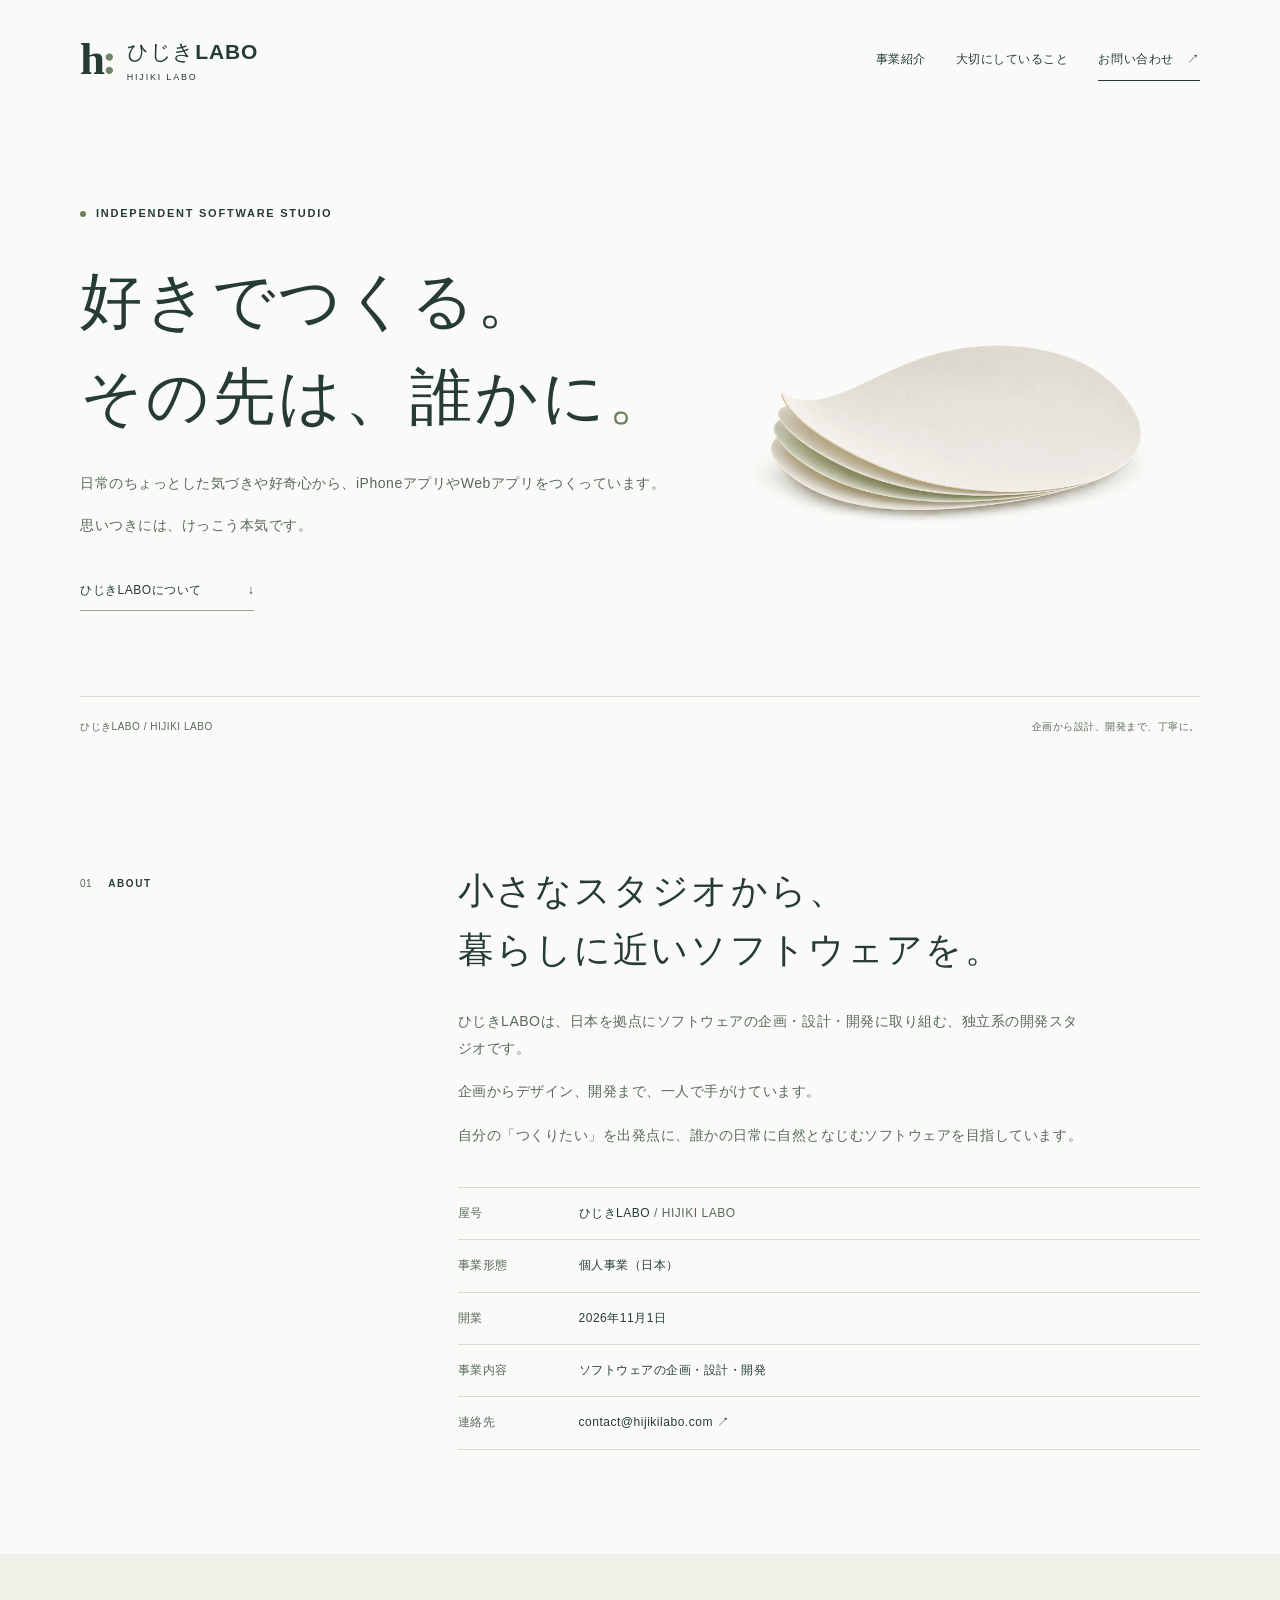
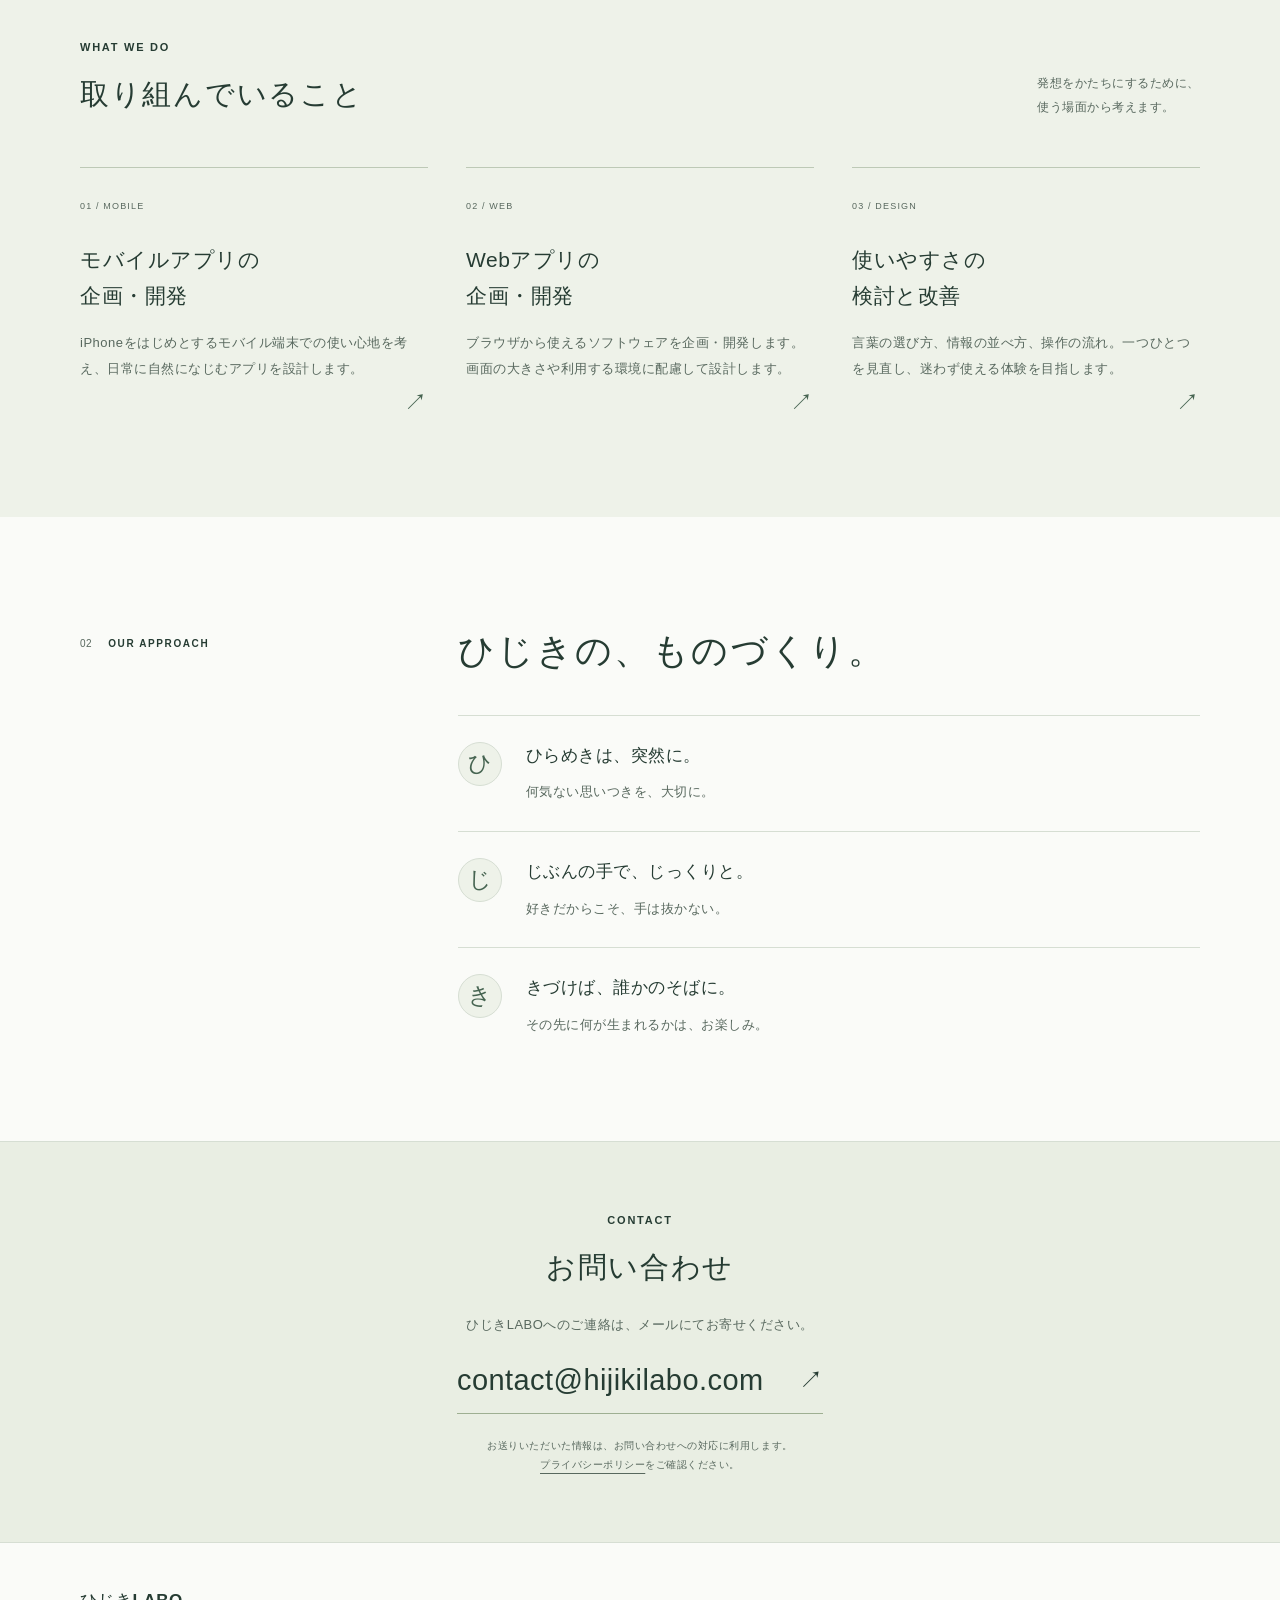
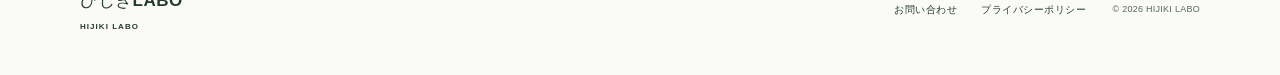
==== commit 57ee95e4: "Reflect approved brand concept and add published-only works listing" ====
--- a/index.html
+++ b/index.html
@@ -4,10 +4,10 @@
     <meta charset="utf-8" />
     <meta name="viewport" content="width=device-width, initial-scale=1" />
     <meta name="color-scheme" content="light" />
-    <title>ひじきLABO / HIJIKI LABO — 小さな発想を、日々の便利に。</title>
+    <title>ひじきLABO / HIJIKI LABO — 好きでつくる。その先は、誰かに。</title>
     <meta
       name="description"
-      content="ひじきLABOは、日本の小さな独立系ソフトウェアスタジオです。個人事業として、iPhoneアプリやWebアプリの企画・設計・開発に取り組んでいます。"
+      content="好きでつくる。その先は、誰かに。ひじきLABOは、日本の独立系開発スタジオです。日常のちょっとした気づきや好奇心から、iPhoneアプリやWebアプリをつくっています。"
     />
     <link rel="canonical" href="https://hijikilabo.com/" />
     <meta property="og:type" content="website" />
@@ -15,11 +15,11 @@
     <meta property="og:site_name" content="ひじきLABO / HIJIKI LABO" />
     <meta
       property="og:title"
-      content="ひじきLABO — 小さな発想を、日々の便利に。"
+      content="ひじきLABO — 好きでつくる。その先は、誰かに。"
     />
     <meta
       property="og:description"
-      content="iPhoneアプリやWebアプリの企画・設計・開発に取り組む、小さな独立系ソフトウェアスタジオ。"
+      content="日常のちょっとした気づきや好奇心から、iPhoneアプリやWebアプリをつくっています。思いつきには、けっこう本気です。"
     />
     <meta property="og:url" content="https://hijikilabo.com/" />
     <meta property="og:image" content="https://hijikilabo.com/assets/og.png" />
@@ -27,11 +27,11 @@
     <meta property="og:image:height" content="630" />
     <meta
       property="og:image:alt"
-      content="ひじきLABO / HIJIKI LABO — 小さな発想を、日々の便利に。"
+      content="ひじきLABO / HIJIKI LABO — 好きでつくる。その先は、誰かに。"
     />
     <meta name="twitter:card" content="summary_large_image" />
     <link rel="icon" href="favicon.svg" type="image/svg+xml" />
-    <link rel="stylesheet" href="assets/css/style.css?v=hero-03a" />
+    <link rel="stylesheet" href="assets/css/style.css?v=brand-works" />
   </head>
   <body>
     <a class="skip-link" href="#main">本文へスキップ</a>
@@ -53,14 +53,13 @@
             SOFTWARE STUDIO
           </p>
           <h1 id="hero-title">
-            小さな発想を、<br />日々の便利に<span class="period">。</span>
+            好きでつくる。<br />その先は、誰かに<span class="period">。</span>
           </h1>
           <p class="hero-description">
-            日常の気づきから、使う人に寄り添うものづくり。<br
-              class="desktop-break"
-            />iPhoneアプリやWebアプリの企画・設計・開発に<br
-              class="desktop-break"
-            />取り組む、小さなソフトウェアスタジオです。
+            日常のちょっとした気づきや好奇心から、iPhoneアプリやWebアプリをつくっています。
+          </p>
+          <p class="hero-description hero-aside">
+            思いつきには、けっこう本気です。
           </p>
           <a class="text-link" href="#about"
             >ひじきLABOについて <span aria-hidden="true">↓</span></a
@@ -101,8 +100,9 @@
             <p>
               ひじきLABOは、日本を拠点にソフトウェアの企画・設計・開発に取り組む、独立系の開発スタジオです。
             </p>
+            <p>企画からデザイン、開発まで、一人で手がけています。</p>
             <p>
-              個人事業として、一人で企画からデザイン、開発まで手がけています。日々の小さな気づきを出発点に、使いやすく、長く付き合えるソフトウェアを目指しています。
+              自分の「つくりたい」を出発点に、誰かの日常に自然となじむソフトウェアを目指しています。
             </p>
           </div>
           <dl class="business-info">
@@ -170,6 +170,7 @@
           </div>
         </div>
       </section>
+      <!-- WORKS_SECTION -->
       <section
         class="section wrap approach"
         id="approach"
@@ -180,36 +181,27 @@
           <p class="eyebrow">OUR APPROACH</p>
         </div>
         <div class="section-body">
-          <h2 id="approach-title">使う人の毎日に、<br />ちょうどよく。</h2>
-          <p class="section-intro">
-            「ひ・じ・き」を、ものづくりの合言葉に。<br />日々の開発で大切にしている、3つの姿勢です。
-          </p>
+          <h2 id="approach-title">ひじきの、ものづくり。</h2>
           <div class="principles">
             <article>
               <span aria-hidden="true">ひ</span>
               <div>
-                <h3>ひらめきを、日々の便利に。</h3>
-                <p>
-                  日常の小さな気づきを、ソフトウェアの発想につなげます。
-                </p>
+                <h3>ひらめきは、突然に。</h3>
+                <p>何気ない思いつきを、大切に。</p>
               </div>
             </article>
             <article>
               <span aria-hidden="true">じ</span>
               <div>
-                <h3>じっくり考え、丁寧につくる。</h3>
-                <p>
-                  使う人の目線で、言葉や操作を一つずつ整えます。
-                </p>
+                <h3>じぶんの手で、じっくりと。</h3>
+                <p>好きだからこそ、手は抜かない。</p>
               </div>
             </article>
             <article>
               <span aria-hidden="true">き</span>
               <div>
-                <h3>きもちよく、長く使える。</h3>
-                <p>
-                  迷わず使えて、暮らしに自然になじむものを目指します。
-                </p>
+                <h3>きづけば、誰かのそばに。</h3>
+                <p>その先に何が生まれるかは、お楽しみ。</p>
               </div>
             </article>
           </div>
--- a/assets/css/style.css
+++ b/assets/css/style.css
@@ -175,6 +175,9 @@
   line-height: 2.15;
   color: var(--muted);
 }
+.hero-aside {
+  margin-top: 12px;
+}
 .text-link {
   display: inline-flex;
   align-items: center;
@@ -317,6 +320,54 @@
   margin-top: 25px;
   color: var(--muted);
   font-size: 14px;
+}
+.works {
+  border-bottom: 1px solid var(--line);
+}
+.works-list {
+  list-style: none;
+  margin: 34px 0 0;
+  padding: 0;
+}
+.work-item {
+  display: grid;
+  grid-template-columns: 64px minmax(0, 1fr);
+  gap: 22px;
+  padding: 28px 0;
+  border-top: 1px solid var(--line);
+}
+.works-list > li:last-child .work-item {
+  padding-bottom: 0;
+}
+.work-icon {
+  display: block;
+  width: 64px;
+  height: 64px;
+  object-fit: contain;
+  border-radius: 14px;
+}
+.work-item h3 {
+  font-size: 20px;
+  overflow-wrap: anywhere;
+}
+.work-meta {
+  display: flex;
+  flex-wrap: wrap;
+  gap: 3px 18px;
+  margin-top: 6px;
+  color: var(--muted);
+  font-size: 11px;
+}
+.work-description {
+  margin-top: 12px;
+  color: var(--muted);
+  font-size: 13px;
+  overflow-wrap: anywhere;
+}
+.work-link {
+  display: inline-block;
+  margin-top: 14px;
+  font-size: 12px;
 }
 .principles {
   margin-top: 34px;
@@ -503,7 +554,7 @@
     padding-top: 65px;
   }
   .hero h1 {
-    font-size: clamp(36px, 5.1vw, 49px);
+    font-size: clamp(30px, 5.1vw, 49px);
   }
   .hero-art {
     height: 330px;
@@ -585,7 +636,7 @@
     letter-spacing: 0.12em;
   }
   .hero h1 {
-    font-size: clamp(34px, 9vw, 54px);
+    font-size: clamp(27px, 8.8vw, 54px);
     margin: 23px 0 21px;
     line-height: 1.6;
   }
@@ -693,6 +744,25 @@
     font-size: 12px;
     line-height: 2;
   }
+  .approach h2 {
+    font-size: clamp(23px, 6.6vw, 26px);
+  }
+  .work-item {
+    grid-template-columns: 52px minmax(0, 1fr);
+    gap: 16px;
+    padding: 24px 0;
+  }
+  .work-icon {
+    width: 52px;
+    height: 52px;
+    border-radius: 12px;
+  }
+  .work-item h3 {
+    font-size: 18px;
+  }
+  .work-description {
+    font-size: 12px;
+  }
   .principles {
     margin-top: 27px;
   }
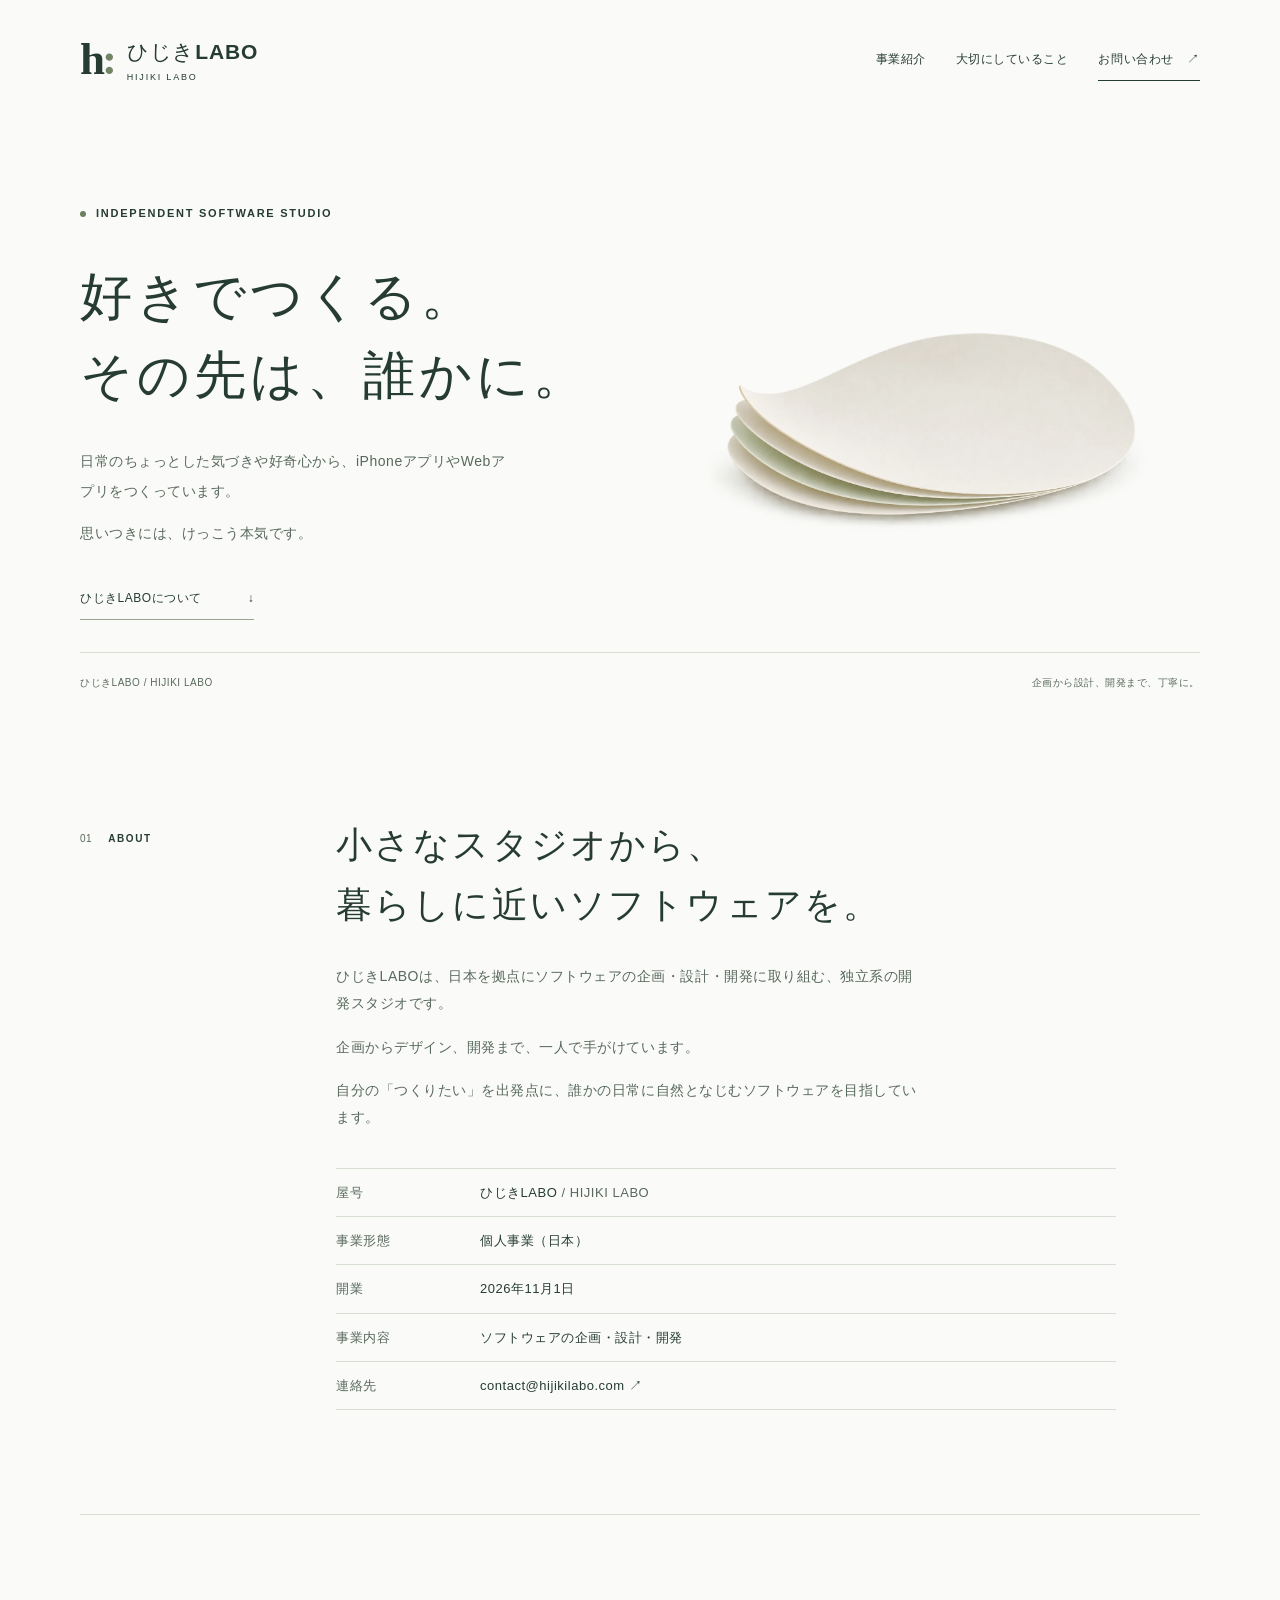
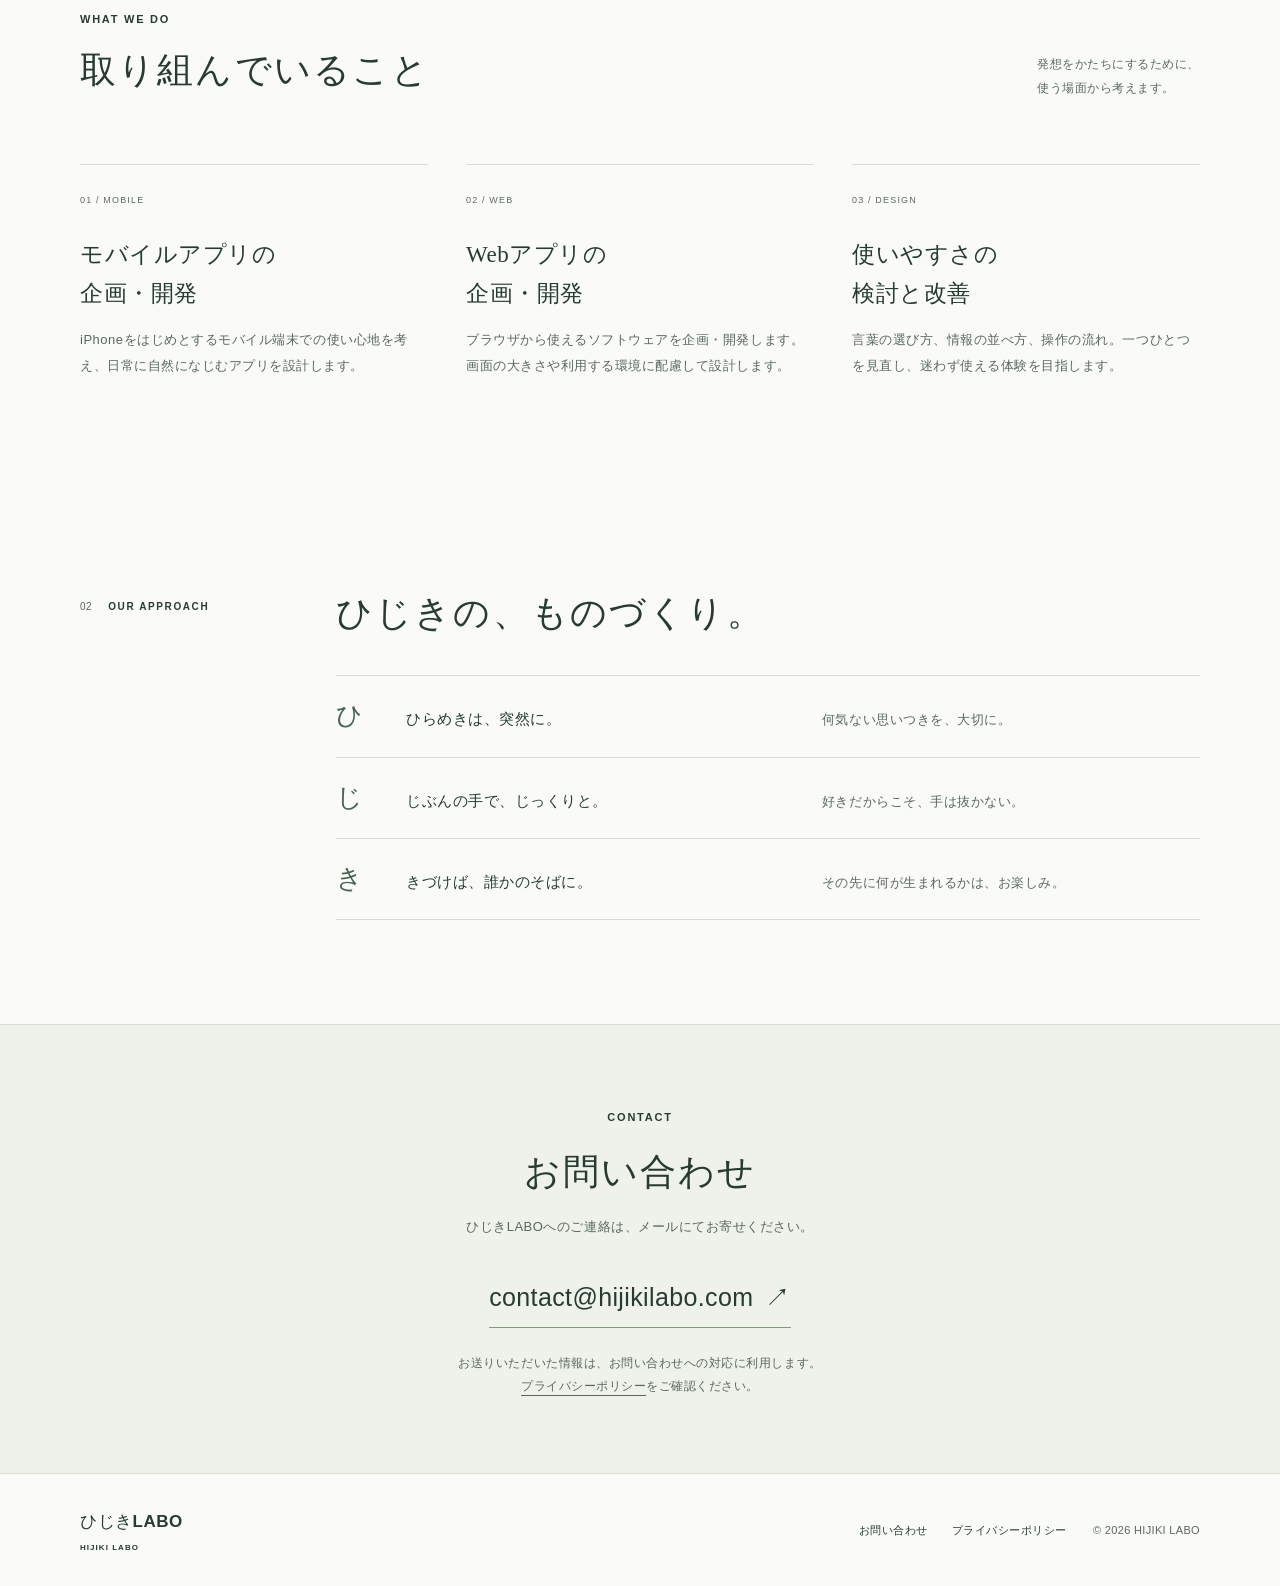
==== commit 75be4eb7: "Refine studio typography and simplify the activities section" ====
--- a/index.html
+++ b/index.html
@@ -31,7 +31,7 @@
     />
     <meta name="twitter:card" content="summary_large_image" />
     <link rel="icon" href="favicon.svg" type="image/svg+xml" />
-    <link rel="stylesheet" href="assets/css/style.css?v=brand-works" />
+    <link rel="stylesheet" href="assets/css/style.css?v=refined" />
   </head>
   <body>
     <a class="skip-link" href="#main">本文へスキップ</a>
@@ -149,7 +149,6 @@
               <p>
                 iPhoneをはじめとするモバイル端末での使い心地を考え、日常に自然になじむアプリを設計します。
               </p>
-              <span class="activity-mark" aria-hidden="true">↗</span>
             </article>
             <article>
               <span class="activity-number">02 / WEB</span>
@@ -157,7 +156,6 @@
               <p>
                 ブラウザから使えるソフトウェアを企画・開発します。画面の大きさや利用する環境に配慮して設計します。
               </p>
-              <span class="activity-mark" aria-hidden="true">↗</span>
             </article>
             <article>
               <span class="activity-number">03 / DESIGN</span>
@@ -165,7 +163,6 @@
               <p>
                 言葉の選び方、情報の並べ方、操作の流れ。一つひとつを見直し、迷わず使える体験を目指します。
               </p>
-              <span class="activity-mark" aria-hidden="true">↗</span>
             </article>
           </div>
         </div>
@@ -228,7 +225,7 @@
         </div>
       </section>
     </main>
-    <footer class="site-footer wrap">
+    <footer class="site-footer wrap home-footer">
       <a class="footer-brand" href="./"
         >ひじきLABO <small>HIJIKI LABO</small></a
       >
--- a/assets/css/style.css
+++ b/assets/css/style.css
@@ -5,7 +5,6 @@
   --muted: #58685e;
   --green: #466451;
   --line: #d6ded3;
-  --wash: #eef2e9;
   --max: 1120px;
   font-family:
     -apple-system, BlinkMacSystemFont, "Hiragino Kaku Gothic ProN",
@@ -136,15 +135,27 @@
 .site-header nav span {
   margin-left: 10px;
 }
+.hero h1,
+.about h2,
+.activities h2,
+.activity-list h3,
+.approach h2,
+.principles article > span,
+.contact h2 {
+  font-family:
+    "Hiragino Mincho ProN", "Yu Mincho", "Noto Serif CJK JP", "Noto Serif",
+    "MS PMincho", serif;
+  font-weight: 400;
+}
 .hero {
   position: relative;
   padding-top: 85px;
   display: grid;
-  grid-template-columns: 1.2fr 1fr;
+  grid-template-columns: repeat(2, minmax(0, 1fr));
   column-gap: 30px;
 }
 .hero-copy {
-  padding-bottom: 85px;
+  padding-bottom: 32px;
   position: relative;
   z-index: 1;
 }
@@ -160,17 +171,14 @@
   background: #6c805b;
 }
 .hero h1 {
-  font-size: clamp(38px, 4.9vw, 62px);
-  letter-spacing: 0.055em;
-  line-height: 1.55;
-  margin: 30px 0 23px;
-  font-weight: 500;
+  font-size: clamp(36px, 4.1vw, 56px);
+  letter-spacing: 0.075em;
+  line-height: 1.52;
+  margin: 34px 0 30px;
   white-space: nowrap;
 }
-.period {
-  color: #6d805e;
-}
 .hero-description {
+  max-inline-size: 31em;
   font-size: 14px;
   line-height: 2.15;
   color: var(--muted);
@@ -193,9 +201,7 @@
   display: flex;
   align-items: center;
   justify-content: center;
-  height: 390px;
   align-self: center;
-  margin-top: -38px;
 }
 .hero-layers {
   display: block;
@@ -217,8 +223,8 @@
   padding-top: 104px;
   padding-bottom: 104px;
   display: grid;
-  grid-template-columns: 1fr 2.2fr;
-  gap: 40px;
+  grid-template-columns: 20% minmax(0, 1fr);
+  gap: 32px;
 }
 .section-label {
   padding-top: 13px;
@@ -234,7 +240,7 @@
   font-size: 10px;
 }
 .prose {
-  max-width: 625px;
+  max-width: 42em;
   margin-top: 28px;
   color: var(--muted);
   font-size: 14px;
@@ -243,14 +249,15 @@
   margin-top: 16px;
 }
 .business-info {
-  margin: 38px 0 0;
-  font-size: 12px;
+  max-width: 780px;
+  margin: 36px 0 0;
+  font-size: 13px;
 }
 .business-info > div {
   display: grid;
-  grid-template-columns: 105px 1fr;
+  grid-template-columns: 128px minmax(0, 1fr);
   gap: 16px;
-  padding: 14px 0;
+  padding: 11px 0;
   border-bottom: 1px solid var(--line);
 }
 .business-info > div:first-child {
@@ -266,20 +273,19 @@
 dd a {
   text-decoration: none;
 }
-.activities {
-  background: var(--wash);
-  padding: 85px 0 92px;
+.activities > .wrap {
+  border-top: 1px solid var(--line);
+  padding-block: 96px 100px;
 }
 .section-heading {
   display: flex;
   justify-content: space-between;
   align-items: flex-end;
   gap: 24px;
-  margin-bottom: 48px;
+  margin-bottom: 64px;
 }
 .section-heading h2 {
-  font-size: 29px;
-  margin-top: 15px;
+  margin-top: 12px;
 }
 .section-heading > p {
   font-size: 12px;
@@ -291,10 +297,8 @@
   gap: 38px;
 }
 .activity-list article {
-  position: relative;
-  padding-top: 21px;
-  border-top: 1px solid #bdc9b6;
-  padding-bottom: 42px;
+  padding-top: 18px;
+  border-top: 1px solid var(--line);
 }
 .activity-number {
   font-size: 9px;
@@ -302,19 +306,13 @@
   color: var(--muted);
 }
 .activity-list h3 {
-  margin: 24px 0 16px;
+  font-size: 23px;
+  margin: 22px 0 14px;
 }
 .activity-list p {
   font-size: 13px;
   color: var(--muted);
   line-height: 2.05;
-}
-.activity-mark {
-  position: absolute;
-  bottom: 0;
-  right: 0;
-  font-size: 23px;
-  color: var(--green);
 }
 .section-intro {
   margin-top: 25px;
@@ -370,35 +368,30 @@
   font-size: 12px;
 }
 .principles {
-  margin-top: 34px;
+  margin-top: 32px;
+  border-bottom: 1px solid var(--line);
 }
 .principles article {
-  display: flex;
+  display: grid;
+  grid-template-columns: 46px minmax(0, 1fr);
+  align-items: baseline;
   gap: 24px;
   border-top: 1px solid var(--line);
-  padding: 26px 0;
-}
-.principles article:last-child {
-  padding-bottom: 0;
+  padding-block: 24px;
+}
+.principles article > div {
+  display: grid;
+  grid-template-columns: minmax(0, 1fr) minmax(0, 0.95fr);
+  align-items: baseline;
+  gap: 18px;
 }
 .principles article > span {
-  display: inline-flex;
-  flex: 0 0 44px;
-  height: 44px;
-  align-items: center;
-  justify-content: center;
-  border: 1px solid var(--line);
-  border-radius: 50%;
-  background: var(--wash);
   color: var(--green);
-  font-size: 23px;
-  line-height: 1;
-  letter-spacing: 0;
+  font-size: 26px;
+  line-height: 1.2;
 }
 .principles h3 {
-  font-size: 17px;
-  margin-bottom: 9px;
-  text-wrap: balance;
+  font-size: 15px;
 }
 .principles p {
   color: var(--muted);
@@ -406,17 +399,15 @@
   max-width: 580px;
 }
 .contact {
-  background: #e9eee3;
-  border-top: 1px solid var(--line);
-  border-bottom: 1px solid var(--line);
+  background: #eff1eb;
+  border-block: 1px solid var(--line);
 }
 .contact-inner {
   text-align: center;
-  padding: 70px 0 68px;
+  padding-block: 84px 76px;
 }
 .contact h2 {
-  font-size: 29px;
-  margin: 14px 0 20px;
+  margin: 16px 0 12px;
 }
 .contact-inner > p:not(.eyebrow) {
   color: var(--muted);
@@ -426,20 +417,17 @@
   display: inline-flex;
   align-items: center;
   justify-content: center;
-  gap: 35px;
+  gap: 12px;
   text-decoration: none;
-  border-bottom: 1px solid #9eaf92;
-  font-size: clamp(18px, 3vw, 29px);
+  border-bottom: 1px solid #879782;
+  font-size: clamp(18px, 2.1vw, 25px);
   letter-spacing: 0.015em;
   line-height: 1.6;
   padding: 17px 0 10px;
-  margin: 3px 0 22px;
-}
-.email-link span {
-  font-size: 24px;
+  margin: 20px 0 24px;
 }
 .contact-inner p.contact-note {
-  font-size: 10px;
+  font-size: 12px;
   line-height: 1.9;
 }
 .mobile-break {
@@ -451,6 +439,13 @@
   align-items: center;
   justify-content: space-between;
   gap: 26px;
+}
+.home-footer {
+  min-height: 112px;
+}
+.home-footer .footer-links,
+.home-footer .copyright {
+  font-size: 11px;
 }
 .footer-brand {
   font-size: 17px;
@@ -537,7 +532,7 @@
     padding-top: 100px;
   }
   .hero-copy {
-    padding-bottom: 100px;
+    padding-bottom: 38px;
   }
 }
 @media (max-width: 900px) {
@@ -550,14 +545,11 @@
   }
   .hero {
     column-gap: 0;
-    grid-template-columns: 1.25fr 1fr;
+    grid-template-columns: minmax(0, 1fr) minmax(0, 0.9fr);
     padding-top: 65px;
   }
   .hero h1 {
-    font-size: clamp(30px, 5.1vw, 49px);
-  }
-  .hero-art {
-    height: 330px;
+    font-size: clamp(28px, 4.65vw, 43px);
   }
   .section {
     grid-template-columns: 1fr 3fr;
@@ -569,6 +561,14 @@
   .section-label .eyebrow {
     font-size: 9px;
     letter-spacing: 0.1em;
+  }
+  .principles article {
+    grid-template-columns: 32px minmax(0, 1fr);
+    gap: 12px;
+  }
+  .principles article > div {
+    grid-template-columns: 1fr;
+    gap: 5px;
   }
   .activity-list {
     gap: 26px;
@@ -636,13 +636,13 @@
     letter-spacing: 0.12em;
   }
   .hero h1 {
-    font-size: clamp(27px, 8.8vw, 54px);
+    font-size: clamp(27px, 8.4vw, 48px);
     margin: 23px 0 21px;
     line-height: 1.6;
   }
   .hero-description {
-    font-size: 12px;
-    line-height: 2.2;
+    font-size: 14px;
+    line-height: 2;
   }
   .desktop-break {
     display: none;
@@ -656,11 +656,10 @@
     gap: 55px;
   }
   .hero-art {
-    height: 200px;
     width: 100%;
     max-width: 340px;
     justify-self: center;
-    margin: 25px 0 16px;
+    margin: 26px 0 20px;
   }
   .hero-bottom {
     font-size: 8px;
@@ -688,7 +687,7 @@
     font-size: 26px;
   }
   .prose {
-    font-size: 13px;
+    font-size: 14px;
     margin-top: 24px;
   }
   .business-info {
@@ -703,8 +702,8 @@
     display: block;
     font-size: 10px;
   }
-  .activities {
-    padding-block: 56px;
+  .activities > .wrap {
+    padding-block: 62px;
   }
   .section-heading {
     display: block;
@@ -723,7 +722,7 @@
     gap: 28px;
   }
   .activity-list article {
-    padding: 19px 0 23px;
+    padding-top: 16px;
   }
   .activity-list h3 {
     font-size: 20px;
@@ -731,14 +730,6 @@
   }
   .activity-list h3 br {
     display: none;
-  }
-  .activity-list p {
-    font-size: 12px;
-    padding-right: 25px;
-  }
-  .activity-mark {
-    bottom: 0;
-    font-size: 20px;
   }
   .section-intro {
     font-size: 12px;
@@ -767,22 +758,16 @@
     margin-top: 27px;
   }
   .principles article {
-    gap: 17px;
-    padding: 22px 0;
+    padding-block: 18px;
   }
   .principles article > span {
-    flex-basis: 36px;
-    height: 36px;
-    font-size: 21px;
+    font-size: 23px;
   }
   .principles h3 {
     font-size: 16px;
   }
-  .principles p {
-    font-size: 12px;
-  }
   .contact-inner {
-    padding-block: 52px;
+    padding-block: 58px;
   }
   .contact h2 {
     font-size: 26px;
@@ -795,12 +780,6 @@
     font-size: clamp(16px, 4.8vw, 25px);
     gap: 15px;
     margin-top: 8px;
-  }
-  .email-link span {
-    font-size: 21px;
-  }
-  .contact-inner p.contact-note {
-    font-size: 10px;
   }
   .site-footer {
     min-height: 160px;
